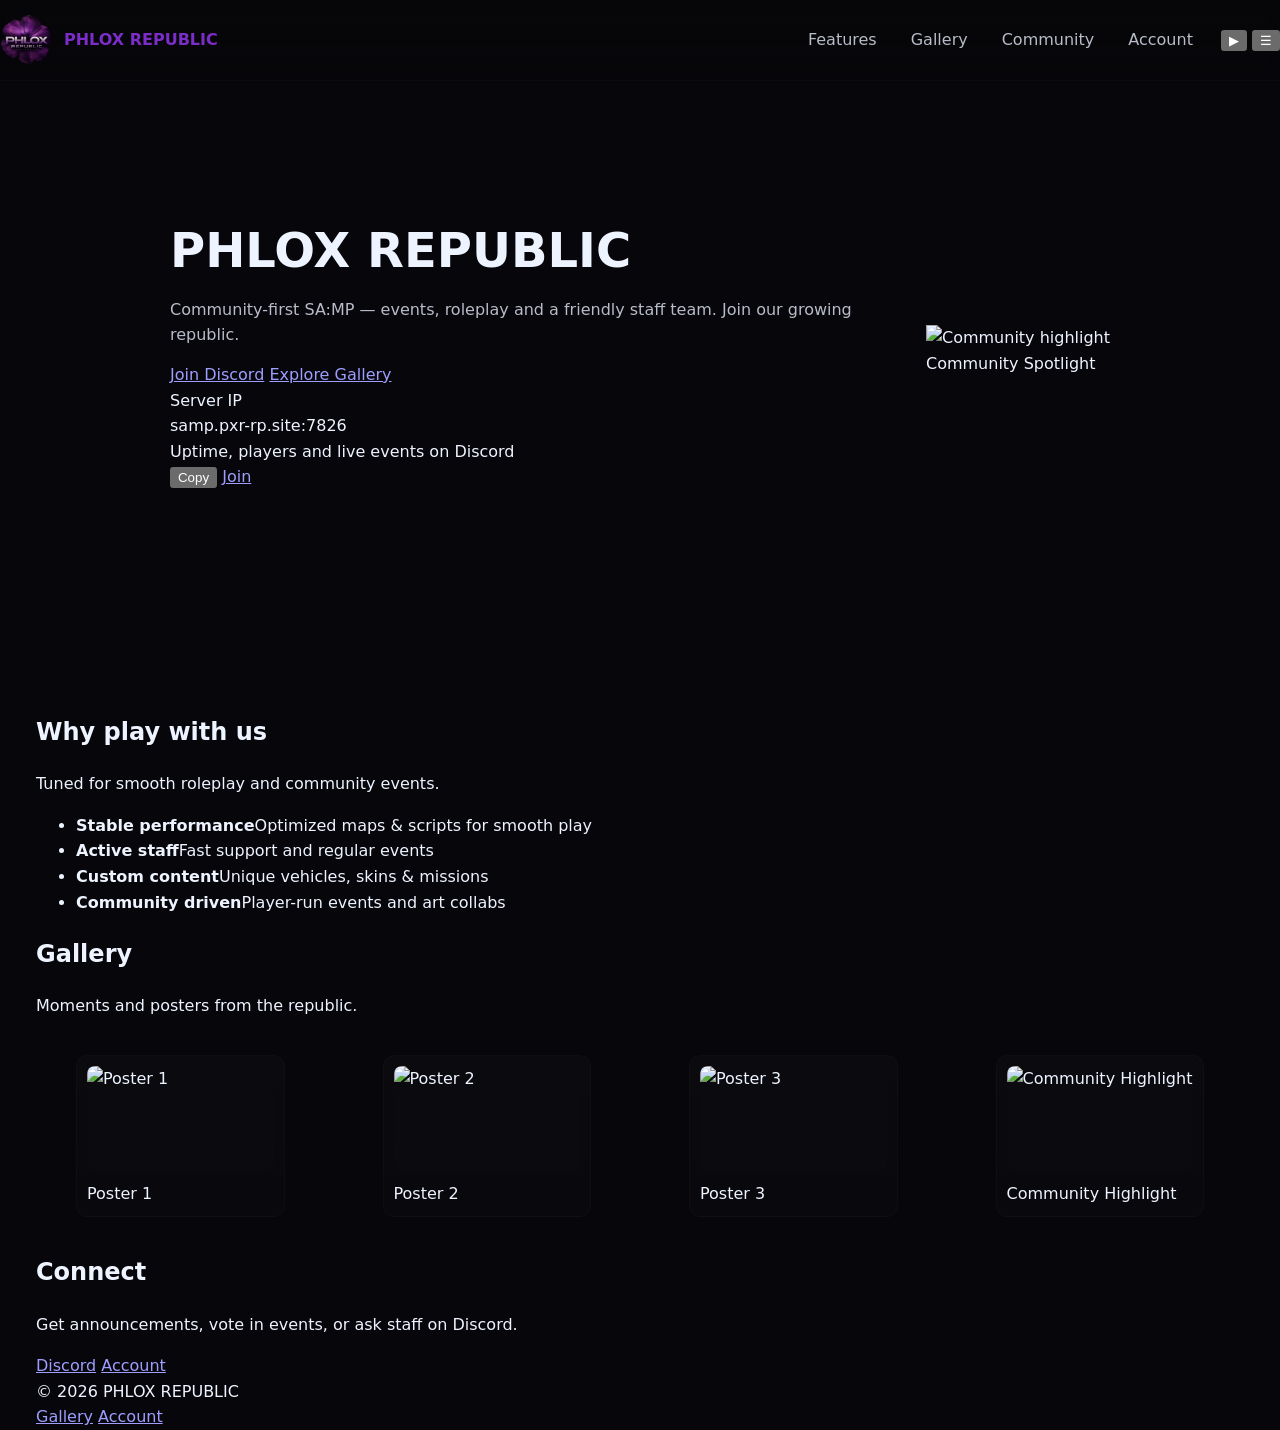
==== index.html @ 69327879 "Add files via upload" ====
<!doctype html>
<html lang="en">
<head>
  <meta charset="utf-8" />
  <meta name="viewport" content="width=device-width,initial-scale=1" />
  <title>PHLOX REPUBLIC — Community</title>
  <meta name="description" content="PHLOX REPUBLIC — community-first SA:MP server" />
  <link rel="stylesheet" href="styles.css" />
  <link rel="icon" href="data:,">
</head>
<body>
  <header class="site-header" role="banner">
    <div class="container header-inner">
      <a class="brand" href="index.html" aria-label="PHLOX REPUBLIC home">
        <img src="assets/logo.png" alt="PHLOX REPUBLIC logo" class="brand-logo" />
        <span class="brand-text">PHLOX REPUBLIC</span>
      </a>

      <nav class="nav" role="navigation" aria-label="Main">
        <a href="#features">Features</a>
        <a href="#gallery">Gallery</a>
        <a href="#community" class="nav-cta">Community</a>
        <a href="login.html" class="nav-account">Account</a>
      </nav>

      <div class="header-actions">
        <button id="music-toggle" class="icon-btn" aria-pressed="false" aria-label="Play background music">▶</button>
        <button id="menu-toggle" class="hamburger" aria-label="Open menu" aria-expanded="false">☰</button>
      </div>
    </div>

    <!-- Mobile menu -->
    <div id="mobile-menu" class="mobile-menu" hidden>
      <a href="#features">Features</a>
      <a href="#gallery">Gallery</a>
      <a href="#community">Community</a>
      <a href="login.html">Account</a>
    </div>
  </header>

  <main>
    <section class="hero" aria-label="Hero">
      <div class="hero-media" role="img" aria-hidden="true"></div>

      <div class="container hero-content">
        <div class="hero-left">
          <h1 class="hero-title">PHLOX REPUBLIC</h1>
          <p class="hero-lead">Community-first SA:MP — events, roleplay and a friendly staff team. Join our growing republic.</p>

          <div class="hero-actions">
            <a id="discord-link" class="btn btn-primary" href="https://discord.gg/aFg2fywWha" target="_blank" rel="noopener">Join Discord</a>
            <a class="btn btn-ghost" href="#gallery">Explore Gallery</a>
          </div>

          <div class="server-cta" aria-label="Server">
            <div class="server-info">
              <div class="server-label">Server IP</div>
              <div class="server-ip" id="server-ip">samp.pxr-rp.site:7826</div>
              <div class="server-sub muted">Uptime, players and live events on Discord</div>
            </div>
            <div class="server-actions">
              <button id="copy-addr" class="btn small">Copy</button>
              <a id="join-link" class="btn small btn-primary" href="samp://samp.pxr-rp.site:7826">Join</a>
            </div>
          </div>
        </div>

        <aside class="hero-card" aria-label="Highlight">
          <img src="assets/her.jpg" alt="Community highlight" loading="eager" />
          <div class="card-caption">Community Spotlight</div>
        </aside>
      </div>
    </section>

    <section id="features" class="section container">
      <div class="section-head">
        <h2 class="section-title">Why play with us</h2>
        <div class="section-deco"></div>
      </div>
      <p class="muted">Tuned for smooth roleplay and community events.</p>
      <ul class="features-grid">
        <li><strong>Stable performance</strong><span>Optimized maps & scripts for smooth play</span></li>
        <li><strong>Active staff</strong><span>Fast support and regular events</span></li>
        <li><strong>Custom content</strong><span>Unique vehicles, skins & missions</span></li>
        <li><strong>Community driven</strong><span>Player-run events and art collabs</span></li>
      </ul>
    </section>

    <section id="gallery" class="section container">
      <div class="section-head">
        <h2 class="section-title">Gallery</h2>
        <div class="section-deco"></div>
      </div>
      <p class="muted">Moments and posters from the republic.</p>
      <div class="gallery-grid" id="gallery-grid">
        <!-- Use wrapper to enforce 16:9 reliably -->
        <figure class="gallery-item">
          <div class="img-wrap"><img src="assets/poster1.png" alt="Poster 1" loading="lazy" data-full="assets/poster1.png"></div>
          <figcaption>Poster 1</figcaption>
        </figure>
        <figure class="gallery-item">
          <div class="img-wrap"><img src="assets/poster2.png" alt="Poster 2" loading="lazy" data-full="assets/poster2.png"></div>
          <figcaption>Poster 2</figcaption>
        </figure>
        <figure class="gallery-item">
          <div class="img-wrap"><img src="assets/poster3.png" alt="Poster 3" loading="lazy" data-full="assets/poster3.png"></div>
          <figcaption>Poster 3</figcaption>
        </figure>
        <figure class="gallery-item large">
          <div class="img-wrap"><img src="assets/her.jpg" alt="Community Highlight" loading="lazy" data-full="assets/her.jpg"></div>
          <figcaption>Community Highlight</figcaption>
        </figure>
      </div>
    </section>

    <section id="community" class="section container">
      <div class="section-head">
        <h2 class="section-title">Connect</h2>
        <div class="section-deco"></div>
      </div>
      <p class="muted">Get announcements, vote in events, or ask staff on Discord.</p>
      <div class="contact-actions">
        <a class="btn btn-primary" href="https://discord.gg/aFg2fywWha" target="_blank" rel="noopener">Discord</a>
        <a class="btn btn-outline" href="login.html">Account</a>
      </div>
    </section>
  </main>

  <footer class="site-footer">
    <div class="container">
      <div class="footer-inner">
        <div>© <span id="year"></span> PHLOX REPUBLIC</div>
        <div class="footer-links">
          <a href="#gallery">Gallery</a>
          <a href="login.html">Account</a>
        </div>
      </div>
    </div>
  </footer>

  <!-- lightbox: hidden by default via aria-hidden -->
  <div id="lightbox" class="lightbox" aria-hidden="true" role="dialog" aria-label="Image preview">
    <button class="lb-close" aria-label="Close (Esc)">&times;</button>
    <img class="lb-image" alt="" tabindex="-1">
    <div class="lb-caption"></div>
    <button class="lb-prev" aria-label="Previous image">‹</button>
    <button class="lb-next" aria-label="Next image">›</button>
  </div>

  <!-- Background audio (user-triggered) -->
  <audio id="bg-music" src="assets/music.mp3" loop preload="auto" aria-hidden="true"></audio>

  <script src="script.js"></script>
</body>
</html>
---- styles.css ----
:root{
  --accent: #7c2cc8;
  --accent-600: #5a1fa0;
  --bg: #07060a;
  --muted: #b7bcc8;
  --card-bg: linear-gradient(180deg, rgba(255,255,255,0.02), rgba(255,255,255,0.01));
  --radius: 14px;
  --container-pad: 36px;
  color-scheme: dark;
  font-family: Inter, system-ui, -apple-system, "Segoe UI", Roboto, Arial;
  --max-width: 1400px;
}

/* base */
*{box-sizing:border-box}
html,body{height:100%}
body{margin:0;background:var(--bg);color:#EDF3FF;-webkit-font-smoothing:antialiased;line-height:1.6;font-size:16px}
.container{max-width:var(--max-width);margin:0 auto;padding:0 var(--container-pad)}

/* header simplified (keep previous full rules as needed) */
.site-header{position:sticky;top:0;z-index:60;background:linear-gradient(180deg, rgba(6,6,8,0.65), rgba(6,6,8,0.25));backdrop-filter: blur(8px);border-bottom:1px solid rgba(255,255,255,0.02)}
.header-inner{display:flex;align-items:center;gap:18px;padding:14px 0}
.brand{display:flex;align-items:center;gap:12px;text-decoration:none;color:inherit}
.brand-logo{width:52px;height:52px;border-radius:10px;object-fit:contain}
.brand-text{font-weight:700;color:var(--accent)}
.nav{margin-left:auto;display:flex;gap:14px;align-items:center}
.nav a{color:var(--muted);text-decoration:none;padding:8px 10px;border-radius:8px}

/* hero & CTA (use your existing full set if present) */
.hero{position:relative;min-height:68vh;display:flex;align-items:center;overflow:hidden;padding-bottom:8vh}
.hero-media{position:absolute;inset:0;background-image:url('assets/community.gif');background-size:cover;background-position:center;filter:brightness(0.45);transform:scale(1.02)}
.hero-content{position:relative;z-index:2;display:flex;gap:36px;align-items:center;padding:64px 0}
.hero-left{max-width:720px}
.hero-title{font-size:48px;margin:0 0 8px}
.hero-lead{margin:0 0 14px;color:var(--muted)}

/* gallery: enforce 16:9 using wrapper fallback for browsers without aspect-ratio */
.gallery-grid{display:grid;grid-template-columns:repeat(4,1fr);gap:18px;margin-top:20px}
.gallery-item{background:var(--card-bg);padding:10px;border-radius:12px;border:1px solid rgba(255,255,255,0.02);overflow:hidden;display:flex;flex-direction:column;gap:10px}
.img-wrap{position:relative;width:100%;overflow:hidden;border-radius:8px;background:#0b0b0f}
.img-wrap::before{content:"";display:block;padding-top:56.25%;} /* 16:9 fallback */
.img-wrap img{position:absolute;inset:0;width:100%;height:100%;object-fit:cover;border-radius:6px;display:block;transition:transform .36s}

/* large variant */
.gallery-item.large .img-wrap::before{padding-top:56.25%}

/* lightbox: hidden by default via aria-hidden attribute */
.lightbox{position:fixed;inset:0;display:flex;align-items:center;justify-content:center;background:rgba(3,3,6,0.75);z-index:120;transition:opacity .22s,visibility .22s}
.lightbox[aria-hidden="true"]{opacity:0;visibility:hidden;display:none}
.lightbox[aria-hidden="false"]{opacity:1;visibility:visible;display:flex}
.lb-image{max-width:92vw;max-height:80vh;border-radius:8px;box-shadow:0 20px 60px rgba(0,0,0,0.6)}
.lb-caption{color:var(--muted);margin-top:12px;text-align:center}
.lb-close,.lb-prev,.lb-next{position:fixed;background:transparent;border:0;color:white;font-size:34px;cursor:pointer}
.lb-close{top:20px;right:26px}
.lb-prev{left:26px}
.lb-next{right:26px}

/* responsive */
@media (max-width:1100px){ .gallery-grid{grid-template-columns:repeat(2,1fr)} }
@media (max-width:560px){ .gallery-grid{grid-template-columns:1fr} .brand-text{display:none} }
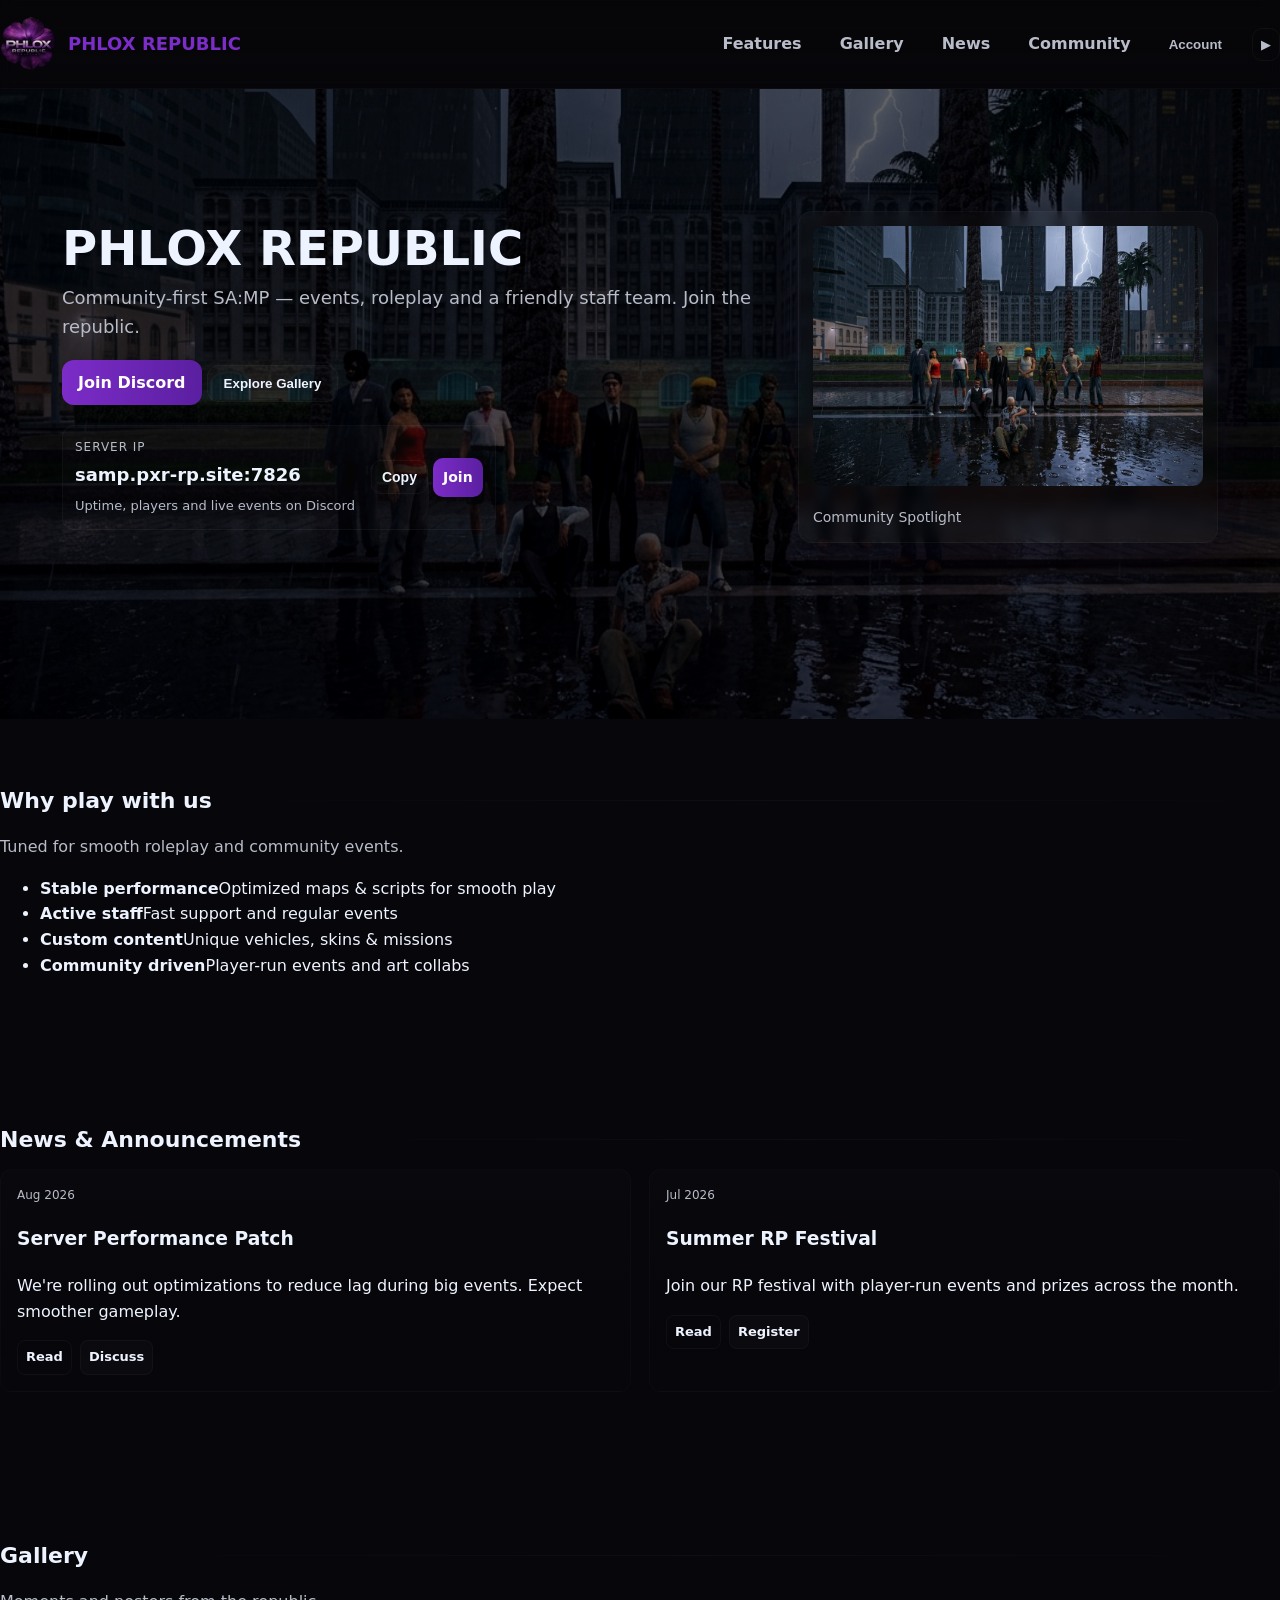
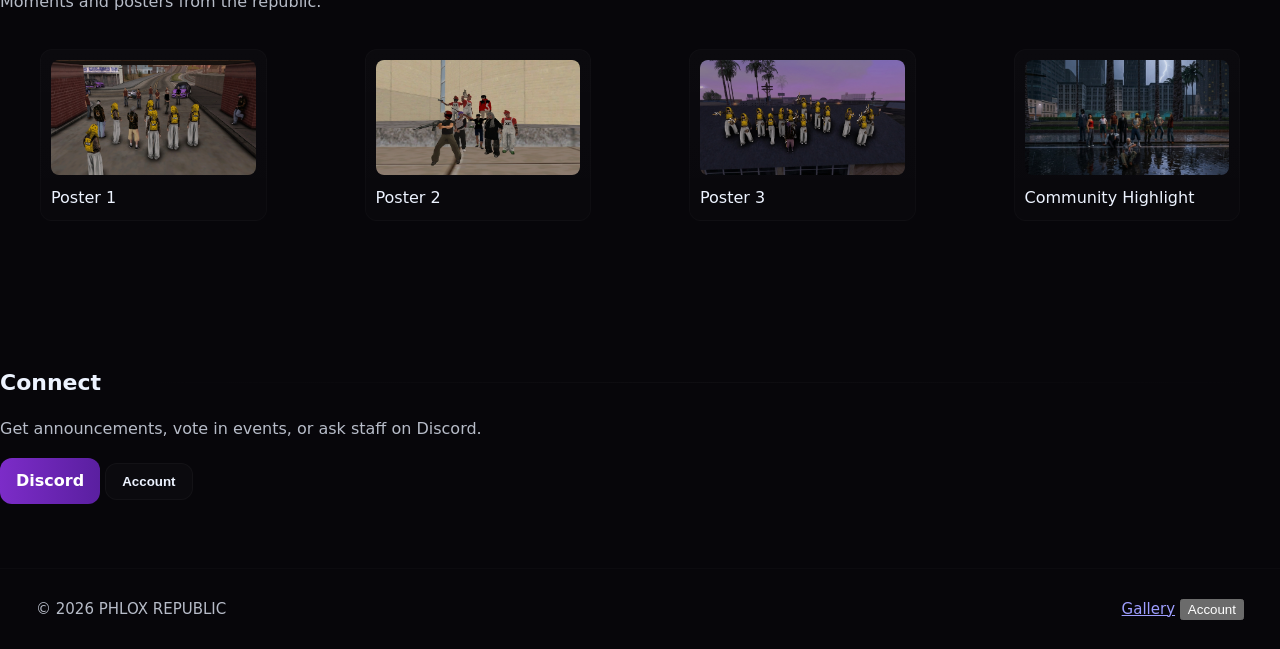
==== commit 2df35e9b: "Add files via upload" ====
--- a/index.html
+++ b/index.html
@@ -11,30 +11,22 @@
 <body>
   <header class="site-header" role="banner">
     <div class="container header-inner">
-      <a class="brand" href="index.html" aria-label="PHLOX REPUBLIC home">
-        <img src="assets/logo.png" alt="PHLOX REPUBLIC logo" class="brand-logo" />
+      <a class="brand" href="#" aria-label="PHLOX REPUBLIC home">
+        <img src="assets/logo.png" alt="PHLOX REPUBLIC" class="brand-logo" />
         <span class="brand-text">PHLOX REPUBLIC</span>
       </a>
 
       <nav class="nav" role="navigation" aria-label="Main">
         <a href="#features">Features</a>
         <a href="#gallery">Gallery</a>
+        <a href="#news">News</a>
         <a href="#community" class="nav-cta">Community</a>
-        <a href="login.html" class="nav-account">Account</a>
+        <button id="account-open" class="btn btn-outline nav-account" aria-haspopup="dialog">Account</button>
       </nav>
 
       <div class="header-actions">
         <button id="music-toggle" class="icon-btn" aria-pressed="false" aria-label="Play background music">▶</button>
-        <button id="menu-toggle" class="hamburger" aria-label="Open menu" aria-expanded="false">☰</button>
       </div>
-    </div>
-
-    <!-- Mobile menu -->
-    <div id="mobile-menu" class="mobile-menu" hidden>
-      <a href="#features">Features</a>
-      <a href="#gallery">Gallery</a>
-      <a href="#community">Community</a>
-      <a href="login.html">Account</a>
     </div>
   </header>
 
@@ -45,11 +37,11 @@
       <div class="container hero-content">
         <div class="hero-left">
           <h1 class="hero-title">PHLOX REPUBLIC</h1>
-          <p class="hero-lead">Community-first SA:MP — events, roleplay and a friendly staff team. Join our growing republic.</p>
+          <p class="hero-lead">Community-first SA:MP — events, roleplay and a friendly staff team. Join the republic.</p>
 
           <div class="hero-actions">
-            <a id="discord-link" class="btn btn-primary" href="https://discord.gg/aFg2fywWha" target="_blank" rel="noopener">Join Discord</a>
-            <a class="btn btn-ghost" href="#gallery">Explore Gallery</a>
+            <a id="discord-link" class="btn primary" href="https://discord.gg/aFg2fywWha" target="_blank" rel="noopener">Join Discord</a>
+            <button class="btn ghost" id="scroll-gallery">Explore Gallery</button>
           </div>
 
           <div class="server-cta" aria-label="Server">
@@ -60,19 +52,19 @@
             </div>
             <div class="server-actions">
               <button id="copy-addr" class="btn small">Copy</button>
-              <a id="join-link" class="btn small btn-primary" href="samp://samp.pxr-rp.site:7826">Join</a>
+              <a id="join-link" class="btn small primary" href="samp://samp.pxr-rp.site:7826">Join</a>
             </div>
           </div>
         </div>
 
-        <aside class="hero-card" aria-label="Highlight">
-          <img src="assets/her.jpg" alt="Community highlight" loading="eager" />
+        <aside class="hero-card" aria-hidden="false">
+          <img src="assets/hero.jpg" alt="Community highlight" loading="eager" />
           <div class="card-caption">Community Spotlight</div>
         </aside>
       </div>
     </section>
 
-    <section id="features" class="section container">
+    <section id="features" class="section container animate-in">
       <div class="section-head">
         <h2 class="section-title">Why play with us</h2>
         <div class="section-deco"></div>
@@ -86,42 +78,76 @@
       </ul>
     </section>
 
-    <section id="gallery" class="section container">
+    <section id="news" class="section container animate-in">
+      <div class="section-head">
+        <h2 class="section-title">News & Announcements</h2>
+        <div class="section-deco"></div>
+      </div>
+
+      <div class="news-grid">
+        <article class="news-card">
+          <div class="news-meta">Aug 2026</div>
+          <h3>Server Performance Patch</h3>
+          <p>We're rolling out optimizations to reduce lag during big events. Expect smoother gameplay.</p>
+          <div class="news-actions">
+            <a class="btn tiny" href="#">Read</a>
+            <a class="btn tiny ghost" href="#">Discuss</a>
+          </div>
+        </article>
+
+        <article class="news-card">
+          <div class="news-meta">Jul 2026</div>
+          <h3>Summer RP Festival</h3>
+          <p>Join our RP festival with player-run events and prizes across the month.</p>
+          <div class="news-actions">
+            <a class="btn tiny" href="#">Read</a>
+            <a class="btn tiny ghost" href="#">Register</a>
+          </div>
+        </article>
+
+        <div class="news-spacer"></div>
+      </div>
+    </section>
+
+    <section id="gallery" class="section container animate-in">
       <div class="section-head">
         <h2 class="section-title">Gallery</h2>
         <div class="section-deco"></div>
       </div>
       <p class="muted">Moments and posters from the republic.</p>
+
       <div class="gallery-grid" id="gallery-grid">
-        <!-- Use wrapper to enforce 16:9 reliably -->
         <figure class="gallery-item">
-          <div class="img-wrap"><img src="assets/poster1.png" alt="Poster 1" loading="lazy" data-full="assets/poster1.png"></div>
+          <div class="img-wrap"><img src="assets/poster1.jpg" alt="Poster 1" loading="lazy" data-full="assets/poster1.jpg"></div>
           <figcaption>Poster 1</figcaption>
         </figure>
+
         <figure class="gallery-item">
-          <div class="img-wrap"><img src="assets/poster2.png" alt="Poster 2" loading="lazy" data-full="assets/poster2.png"></div>
+          <div class="img-wrap"><img src="assets/poster2.jpg" alt="Poster 2" loading="lazy" data-full="assets/poster2.jpg"></div>
           <figcaption>Poster 2</figcaption>
         </figure>
+
         <figure class="gallery-item">
-          <div class="img-wrap"><img src="assets/poster3.png" alt="Poster 3" loading="lazy" data-full="assets/poster3.png"></div>
+          <div class="img-wrap"><img src="assets/poster3.jpg" alt="Poster 3" loading="lazy" data-full="assets/poster3.jpg"></div>
           <figcaption>Poster 3</figcaption>
         </figure>
+
         <figure class="gallery-item large">
-          <div class="img-wrap"><img src="assets/her.jpg" alt="Community Highlight" loading="lazy" data-full="assets/her.jpg"></div>
+          <div class="img-wrap"><img src="assets/hero.jpg" alt="Community highlight" loading="lazy" data-full="assets/hero.jpg"></div>
           <figcaption>Community Highlight</figcaption>
         </figure>
       </div>
     </section>
 
-    <section id="community" class="section container">
+    <section id="community" class="section container animate-in">
       <div class="section-head">
         <h2 class="section-title">Connect</h2>
         <div class="section-deco"></div>
       </div>
       <p class="muted">Get announcements, vote in events, or ask staff on Discord.</p>
       <div class="contact-actions">
-        <a class="btn btn-primary" href="https://discord.gg/aFg2fywWha" target="_blank" rel="noopener">Discord</a>
-        <a class="btn btn-outline" href="login.html">Account</a>
+        <a class="btn primary" href="https://discord.gg/aFg2fywWha" target="_blank" rel="noopener">Discord</a>
+        <button class="btn ghost" id="account-open-2" aria-haspopup="dialog">Account</button>
       </div>
     </section>
   </main>
@@ -132,13 +158,28 @@
         <div>© <span id="year"></span> PHLOX REPUBLIC</div>
         <div class="footer-links">
           <a href="#gallery">Gallery</a>
-          <a href="login.html">Account</a>
+          <button class="btn-link" id="account-open-3">Account</button>
         </div>
       </div>
     </div>
   </footer>
 
-  <!-- lightbox: hidden by default via aria-hidden -->
+  <!-- Account modal (in-page) -->
+  <div id="account-modal" class="modal" role="dialog" aria-hidden="true" aria-label="Account dialog">
+    <div class="modal-content">
+      <button class="modal-close" aria-label="Close">✕</button>
+      <div class="modal-body">
+        <h2>Account — Coming soon</h2>
+        <p class="muted">Account where players will manage their in-game items, inventory and preferences. We're building a secure dashboard so you can view and control items tied to your in-game account.</p>
+        <div class="modal-actions">
+          <button class="btn primary" disabled>Sign in (coming soon)</button>
+          <a class="btn ghost" href="https://discord.gg/aFg2fywWha" target="_blank">Join Discord</a>
+        </div>
+      </div>
+    </div>
+  </div>
+
+  <!-- lightbox -->
   <div id="lightbox" class="lightbox" aria-hidden="true" role="dialog" aria-label="Image preview">
     <button class="lb-close" aria-label="Close (Esc)">&times;</button>
     <img class="lb-image" alt="" tabindex="-1">
--- a/styles.css
+++ b/styles.css
@@ -3,49 +3,115 @@
   --accent-600: #5a1fa0;
   --bg: #07060a;
   --muted: #b7bcc8;
+  --glass: rgba(255,255,255,0.03);
   --card-bg: linear-gradient(180deg, rgba(255,255,255,0.02), rgba(255,255,255,0.01));
   --radius: 14px;
   --container-pad: 36px;
   color-scheme: dark;
   font-family: Inter, system-ui, -apple-system, "Segoe UI", Roboto, Arial;
   --max-width: 1400px;
+  --ease: cubic-bezier(.16,.84,.3,1);
 }
 
 /* base */
 *{box-sizing:border-box}
 html,body{height:100%}
-body{margin:0;background:var(--bg);color:#EDF3FF;-webkit-font-smoothing:antialiased;line-height:1.6;font-size:16px}
+body{
+  margin:0;
+  background:var(--bg);
+  color:#EDF3FF;
+  -webkit-font-smoothing:antialiased;
+  line-height:1.6;
+  font-size:16px;
+  -webkit-tap-highlight-color: transparent;
+}
 .container{max-width:var(--max-width);margin:0 auto;padding:0 var(--container-pad)}
 
-/* header simplified (keep previous full rules as needed) */
-.site-header{position:sticky;top:0;z-index:60;background:linear-gradient(180deg, rgba(6,6,8,0.65), rgba(6,6,8,0.25));backdrop-filter: blur(8px);border-bottom:1px solid rgba(255,255,255,0.02)}
-.header-inner{display:flex;align-items:center;gap:18px;padding:14px 0}
+/* header */
+.site-header{
+  position:sticky;top:0;z-index:80;
+  background:linear-gradient(180deg, rgba(6,6,8,0.70), rgba(6,6,8,0.25));
+  backdrop-filter: blur(8px);
+  border-bottom:1px solid rgba(255,255,255,0.02);
+  transition:backdrop-filter .3s var(--ease);
+}
+.header-inner{display:flex;align-items:center;gap:18px;padding:16px 0}
 .brand{display:flex;align-items:center;gap:12px;text-decoration:none;color:inherit}
-.brand-logo{width:52px;height:52px;border-radius:10px;object-fit:contain}
-.brand-text{font-weight:700;color:var(--accent)}
+.brand-logo{width:56px;height:56px;border-radius:10px;object-fit:contain}
+.brand-text{font-weight:700;color:var(--accent);font-size:18px}
 .nav{margin-left:auto;display:flex;gap:14px;align-items:center}
-.nav a{color:var(--muted);text-decoration:none;padding:8px 10px;border-radius:8px}
+.nav a, .nav button.nav-account{color:var(--muted);text-decoration:none;padding:8px 12px;border-radius:10px;font-weight:600;background:transparent;border:0;cursor:pointer}
+.nav a:hover, .nav button.nav-account:hover{color:#fff;background:rgba(255,255,255,0.02)}
 
-/* hero & CTA (use your existing full set if present) */
-.hero{position:relative;min-height:68vh;display:flex;align-items:center;overflow:hidden;padding-bottom:8vh}
-.hero-media{position:absolute;inset:0;background-image:url('assets/community.gif');background-size:cover;background-position:center;filter:brightness(0.45);transform:scale(1.02)}
-.hero-content{position:relative;z-index:2;display:flex;gap:36px;align-items:center;padding:64px 0}
-.hero-left{max-width:720px}
-.hero-title{font-size:48px;margin:0 0 8px}
-.hero-lead{margin:0 0 14px;color:var(--muted)}
+/* header actions */
+.header-actions{display:flex;gap:10px;align-items:center}
+.icon-btn{background:transparent;border:1px solid rgba(255,255,255,0.04);color:var(--muted);padding:8px;border-radius:10px;cursor:pointer;transition:all .22s var(--ease)}
+.icon-btn.playing{background:linear-gradient(90deg,var(--accent),var(--accent-600));color:white;border:0;transform:scale(1.02)}
 
-/* gallery: enforce 16:9 using wrapper fallback for browsers without aspect-ratio */
-.gallery-grid{display:grid;grid-template-columns:repeat(4,1fr);gap:18px;margin-top:20px}
-.gallery-item{background:var(--card-bg);padding:10px;border-radius:12px;border:1px solid rgba(255,255,255,0.02);overflow:hidden;display:flex;flex-direction:column;gap:10px}
+/* hero */
+.hero{position:relative;min-height:70vh;display:flex;align-items:center;overflow:hidden;padding-bottom:6vh}
+.hero-media{position:absolute;inset:0;background-image:url('assets/hero.jpg');background-size:cover;background-position:center;filter:brightness(0.5) contrast(1.03);transform:scale(1.02);transition:transform 9s linear}
+.hero-media::after{content:"";position:absolute;inset:0;background:linear-gradient(180deg, rgba(10,6,20,0.2), rgba(10,6,20,0.4))}
+.hero-content{position:relative;z-index:2;display:flex;gap:36px;align-items:center;padding:72px 0}
+.hero-left{max-width:700px}
+.hero-title{font-size:48px;margin:0 0 12px;line-height:1}
+.hero-lead{margin:0 0 18px;color:var(--muted);font-size:18px}
+
+/* buttons */
+.btn{
+  display:inline-flex;align-items:center;gap:10px;justify-content:center;
+  padding:10px 16px;border-radius:12px;text-decoration:none;color:inherit;border:1px solid rgba(255,255,255,0.04);
+  background:transparent;font-weight:700;cursor:pointer;transition:transform .18s var(--ease),box-shadow .18s var(--ease),opacity .12s linear;
+}
+.btn:hover{transform:translateY(-3px);box-shadow:0 12px 30px rgba(6,3,20,0.45)}
+.btn:active{transform:translateY(-1px)}
+.btn.primary, .btn.primary:visited{background:linear-gradient(90deg,var(--accent),var(--accent-600));color:white;border:0}
+.btn.ghost{background:rgba(255,255,255,0.02);border:1px solid rgba(255,255,255,0.03)}
+.btn.small{padding:8px 10px;border-radius:10px;font-size:14px}
+.btn.tiny{padding:6px 8px;font-size:13px;border-radius:8px}
+.btn.ghost:hover{box-shadow:0 10px 26px rgba(8,6,18,0.45)}
+
+/* server cta */
+.server-cta{margin-top:20px;display:flex;gap:16px;align-items:center;background:var(--card-bg);padding:12px;border-radius:12px;border:1px solid rgba(255,255,255,0.03);width:max-content}
+.server-label{font-size:12px;color:var(--muted);text-transform:uppercase;letter-spacing:1px}
+.server-ip{font-weight:800;font-size:18px;margin-top:4px}
+.server-sub{font-size:13px;color:var(--muted);margin-top:6px}
+
+/* hero card */
+.hero-card{width:420px;background:var(--card-bg);padding:14px;border-radius:14px;border:1px solid rgba(255,255,255,0.03);backdrop-filter: blur(6px);box-shadow: 0 18px 45px rgba(10,6,20,0.6)}
+.hero-card img{width:100%;height:260px;object-fit:cover;border-radius:10px}
+.card-caption{margin-top:12px;color:var(--muted);font-size:14px}
+
+/* sections */
+.section{padding:64px 0}
+.section-head{display:flex;align-items:center;gap:14px;margin-bottom:8px}
+.section-title{font-size:22px;margin:0}
+.section-deco{flex:1;height:1px;background:linear-gradient(90deg, transparent, rgba(255,255,255,0.03), transparent);border-radius:2px}
+.muted{color:var(--muted)}
+
+/* animate-in helper */
+.animate-in{opacity:0;transform:translateY(18px);transition:opacity .6s var(--ease),transform .6s var(--ease)}
+.animate-in.in-view{opacity:1;transform:none}
+
+/* news */
+.news-grid{display:grid;grid-template-columns:repeat(2,1fr);gap:18px;margin-top:12px}
+.news-card{background:linear-gradient(180deg, rgba(255,255,255,0.01), rgba(255,255,255,0.00));padding:16px;border-radius:12px;border:1px solid rgba(255,255,255,0.02)}
+.news-meta{font-size:12px;color:var(--muted);margin-bottom:6px}
+.news-actions{margin-top:12px;display:flex;gap:8px}
+
+/* gallery */
+.gallery-grid{display:grid;grid-template-columns:repeat(4,1fr);gap:18px;margin-top:18px}
+.gallery-item{background:var(--card-bg);padding:10px;border-radius:12px;border:1px solid rgba(255,255,255,0.02);overflow:hidden;display:flex;flex-direction:column;gap:10px;transition:transform .36s var(--ease)}
+.gallery-item:hover{transform:translateY(-8px)}
 .img-wrap{position:relative;width:100%;overflow:hidden;border-radius:8px;background:#0b0b0f}
-.img-wrap::before{content:"";display:block;padding-top:56.25%;} /* 16:9 fallback */
-.img-wrap img{position:absolute;inset:0;width:100%;height:100%;object-fit:cover;border-radius:6px;display:block;transition:transform .36s}
+.img-wrap::before{content:"";display:block;padding-top:56.25%;} /* fallback 16:9 */
+.img-wrap img{position:absolute;inset:0;width:100%;height:100%;object-fit:cover;border-radius:6px;display:block;transition:transform .36s var(--ease)}
 
 /* large variant */
 .gallery-item.large .img-wrap::before{padding-top:56.25%}
 
-/* lightbox: hidden by default via aria-hidden attribute */
-.lightbox{position:fixed;inset:0;display:flex;align-items:center;justify-content:center;background:rgba(3,3,6,0.75);z-index:120;transition:opacity .22s,visibility .22s}
+/* lightbox */
+.lightbox{position:fixed;inset:0;display:flex;align-items:center;justify-content:center;background:rgba(3,3,6,0.85);z-index:120;transition:opacity .22s,visibility .22s}
 .lightbox[aria-hidden="true"]{opacity:0;visibility:hidden;display:none}
 .lightbox[aria-hidden="false"]{opacity:1;visibility:visible;display:flex}
 .lb-image{max-width:92vw;max-height:80vh;border-radius:8px;box-shadow:0 20px 60px rgba(0,0,0,0.6)}
@@ -55,6 +121,29 @@
 .lb-prev{left:26px}
 .lb-next{right:26px}
 
+/* modal */
+.modal{position:fixed;inset:0;display:flex;align-items:center;justify-content:center;background:rgba(3,3,6,0.6);z-index:160;transition:opacity .18s var(--ease)}
+.modal[aria-hidden="true"]{opacity:0;visibility:hidden;display:none}
+.modal[aria-hidden="false"]{opacity:1;visibility:visible;display:flex}
+.modal-content{background:linear-gradient(180deg, rgba(255,255,255,0.02), rgba(255,255,255,0.01));padding:22px;border-radius:12px;border:1px solid rgba(255,255,255,0.03);max-width:680px;width:92%;box-shadow:0 20px 60px rgba(8,6,18,0.6)}
+.modal-close{position:absolute;top:18px;right:18px;background:transparent;border:0;color:var(--muted);font-size:20px;cursor:pointer}
+.modal-body h2{margin-top:0;color:var(--accent)}
+.modal-actions{margin-top:18px;display:flex;gap:10px;justify-content:center}
+
+/* footer */
+.site-footer{padding:28px 0;border-top:1px solid rgba(255,255,255,0.02);color:var(--muted);font-size:15px}
+.footer-inner{display:flex;justify-content:space-between;align-items:center;gap:12px}
+
 /* responsive */
-@media (max-width:1100px){ .gallery-grid{grid-template-columns:repeat(2,1fr)} }
-@media (max-width:560px){ .gallery-grid{grid-template-columns:1fr} .brand-text{display:none} }+@media (max-width:1100px){
+  .hero-content{flex-direction:column;align-items:flex-start}
+  .hero-card{width:100%}
+  .gallery-grid{grid-template-columns:repeat(2,1fr)}
+  .nav{gap:10px}
+}
+@media (max-width:560px){
+  .hero-title{font-size:32px}
+  .brand-text{display:none}
+  .gallery-grid{grid-template-columns:1fr}
+  .news-grid{grid-template-columns:1fr}
+}
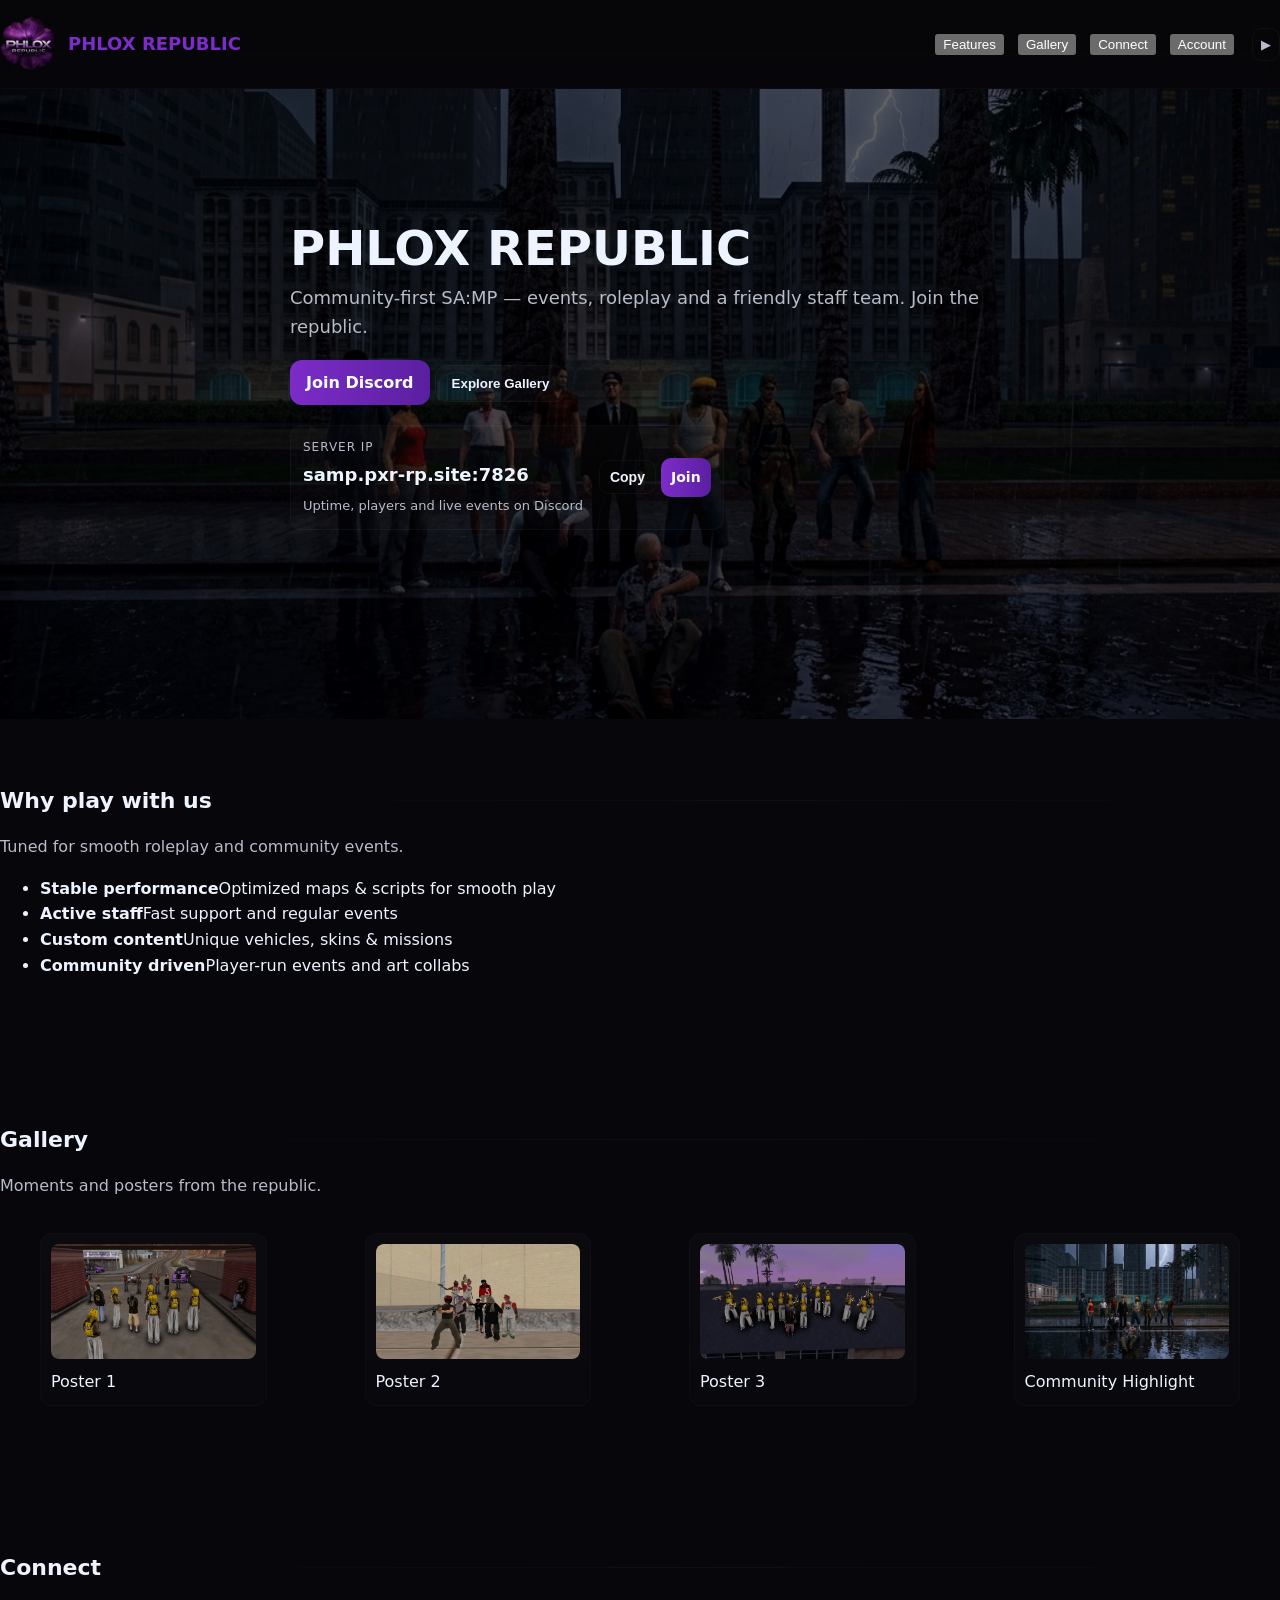
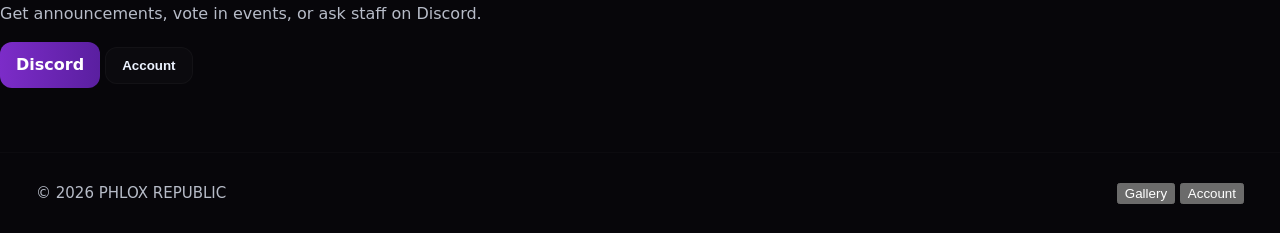
==== commit 6b533fae: "Update index.html" ====
--- a/index.html
+++ b/index.html
@@ -17,11 +17,10 @@
       </a>
 
       <nav class="nav" role="navigation" aria-label="Main">
-        <a href="#features">Features</a>
-        <a href="#gallery">Gallery</a>
-        <a href="#news">News</a>
-        <a href="#community" class="nav-cta">Community</a>
-        <button id="account-open" class="btn btn-outline nav-account" aria-haspopup="dialog">Account</button>
+        <button class="nav-link" data-scroll="#features">Features</button>
+        <button class="nav-link" data-scroll="#gallery">Gallery</button>
+        <button class="nav-link" data-scroll="#community">Connect</button>
+        <button id="account-open" class="nav-link">Account</button>
       </nav>
 
       <div class="header-actions">
@@ -56,11 +55,7 @@
             </div>
           </div>
         </div>
-
-        <aside class="hero-card" aria-hidden="false">
-          <img src="assets/hero.jpg" alt="Community highlight" loading="eager" />
-          <div class="card-caption">Community Spotlight</div>
-        </aside>
+        <!-- removed the hero spotlight image (gallery covers this) -->
       </div>
     </section>
 
@@ -76,37 +71,6 @@
         <li><strong>Custom content</strong><span>Unique vehicles, skins & missions</span></li>
         <li><strong>Community driven</strong><span>Player-run events and art collabs</span></li>
       </ul>
-    </section>
-
-    <section id="news" class="section container animate-in">
-      <div class="section-head">
-        <h2 class="section-title">News & Announcements</h2>
-        <div class="section-deco"></div>
-      </div>
-
-      <div class="news-grid">
-        <article class="news-card">
-          <div class="news-meta">Aug 2026</div>
-          <h3>Server Performance Patch</h3>
-          <p>We're rolling out optimizations to reduce lag during big events. Expect smoother gameplay.</p>
-          <div class="news-actions">
-            <a class="btn tiny" href="#">Read</a>
-            <a class="btn tiny ghost" href="#">Discuss</a>
-          </div>
-        </article>
-
-        <article class="news-card">
-          <div class="news-meta">Jul 2026</div>
-          <h3>Summer RP Festival</h3>
-          <p>Join our RP festival with player-run events and prizes across the month.</p>
-          <div class="news-actions">
-            <a class="btn tiny" href="#">Read</a>
-            <a class="btn tiny ghost" href="#">Register</a>
-          </div>
-        </article>
-
-        <div class="news-spacer"></div>
-      </div>
     </section>
 
     <section id="gallery" class="section container animate-in">
@@ -147,7 +111,7 @@
       <p class="muted">Get announcements, vote in events, or ask staff on Discord.</p>
       <div class="contact-actions">
         <a class="btn primary" href="https://discord.gg/aFg2fywWha" target="_blank" rel="noopener">Discord</a>
-        <button class="btn ghost" id="account-open-2" aria-haspopup="dialog">Account</button>
+        <button class="btn ghost" id="account-open-2">Account</button>
       </div>
     </section>
   </main>
@@ -157,7 +121,7 @@
       <div class="footer-inner">
         <div>© <span id="year"></span> PHLOX REPUBLIC</div>
         <div class="footer-links">
-          <a href="#gallery">Gallery</a>
+          <button class="btn-link nav-link" data-scroll="#gallery">Gallery</button>
           <button class="btn-link" id="account-open-3">Account</button>
         </div>
       </div>
@@ -166,7 +130,7 @@
 
   <!-- Account modal (in-page) -->
   <div id="account-modal" class="modal" role="dialog" aria-hidden="true" aria-label="Account dialog">
-    <div class="modal-content">
+    <div class="modal-content" role="document">
       <button class="modal-close" aria-label="Close">✕</button>
       <div class="modal-body">
         <h2>Account — Coming soon</h2>
@@ -188,9 +152,9 @@
     <button class="lb-next" aria-label="Next image">›</button>
   </div>
 
-  <!-- Background audio (user-triggered) -->
+  <!-- Background audio (best-effort autoplay) -->
   <audio id="bg-music" src="assets/music.mp3" loop preload="auto" aria-hidden="true"></audio>
 
   <script src="script.js"></script>
 </body>
-</html>+</html>
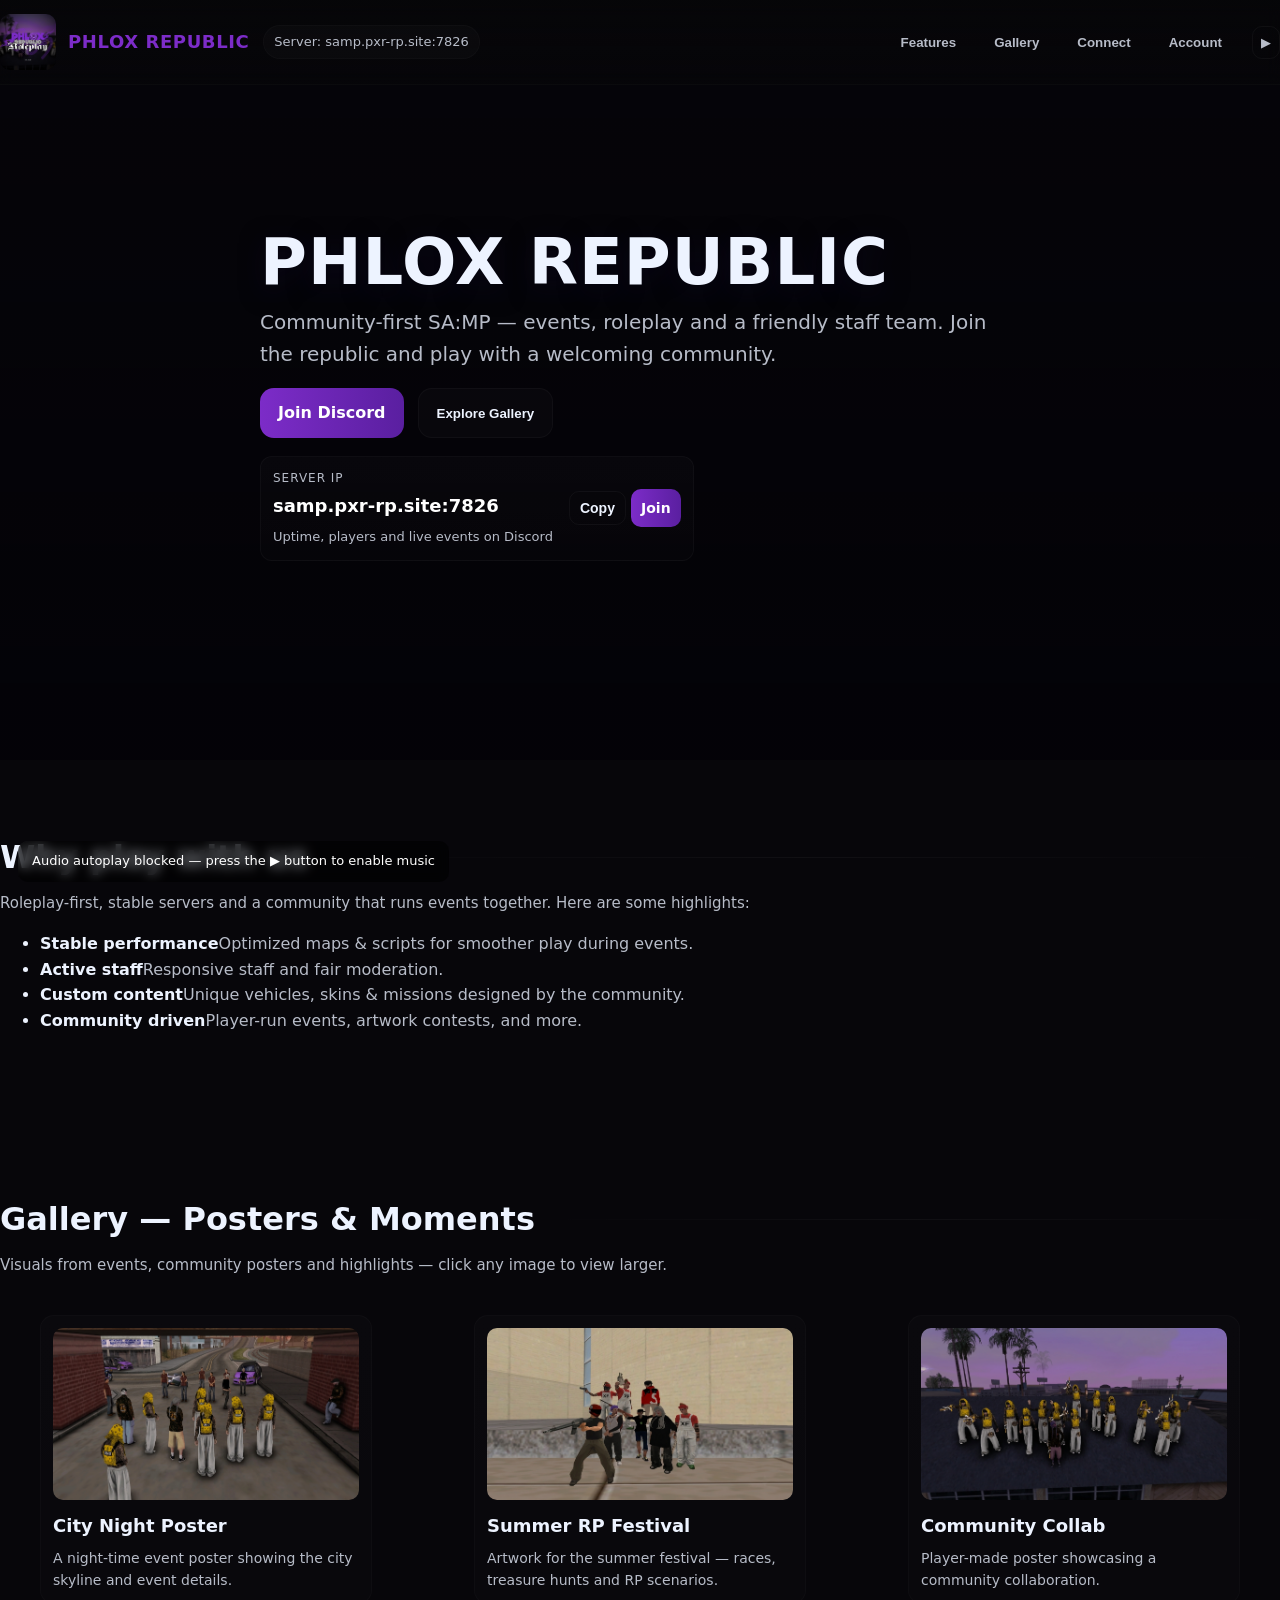
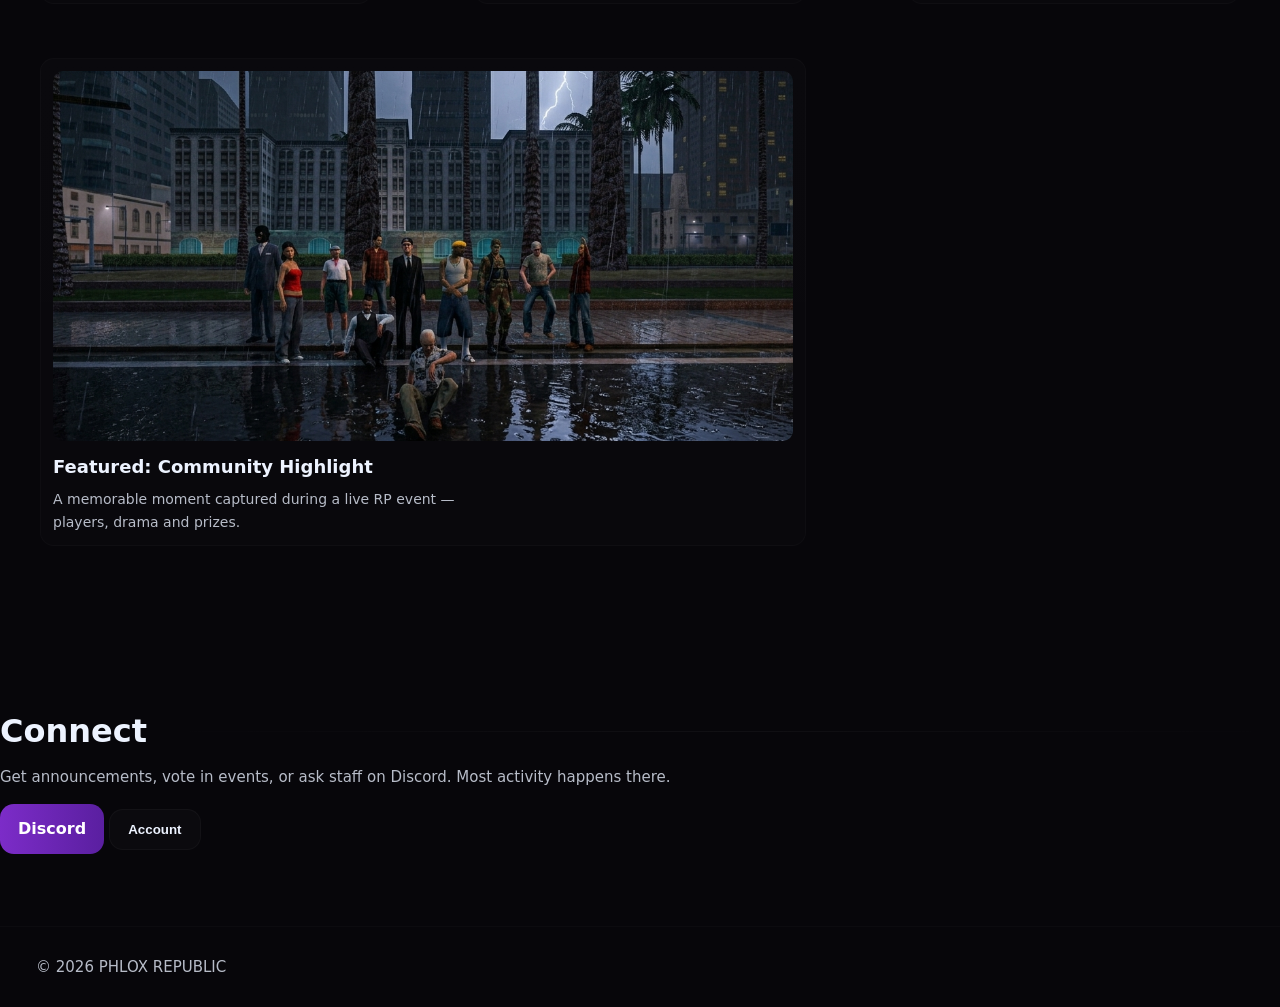
==== commit 7c56d46d: "Add files via upload" ====
--- a/index.html
+++ b/index.html
@@ -11,10 +11,13 @@
 <body>
   <header class="site-header" role="banner">
     <div class="container header-inner">
-      <a class="brand" href="#" aria-label="PHLOX REPUBLIC home">
-        <img src="assets/logo.png" alt="PHLOX REPUBLIC" class="brand-logo" />
-        <span class="brand-text">PHLOX REPUBLIC</span>
-      </a>
+      <div class="header-left">
+        <a class="brand" href="#" aria-label="PHLOX REPUBLIC home">
+          <img src="assets/logo.png" alt="PHLOX REPUBLIC" class="brand-logo" />
+          <span class="brand-text">PHLOX REPUBLIC</span>
+        </a>
+        <div class="status-pill">Server: samp.pxr-rp.site:7826</div>
+      </div>
 
       <nav class="nav" role="navigation" aria-label="Main">
         <button class="nav-link" data-scroll="#features">Features</button>
@@ -36,7 +39,7 @@
       <div class="container hero-content">
         <div class="hero-left">
           <h1 class="hero-title">PHLOX REPUBLIC</h1>
-          <p class="hero-lead">Community-first SA:MP — events, roleplay and a friendly staff team. Join the republic.</p>
+          <p class="hero-lead">Community-first SA:MP — events, roleplay and a friendly staff team. Join the republic and play with a welcoming community.</p>
 
           <div class="hero-actions">
             <a id="discord-link" class="btn primary" href="https://discord.gg/aFg2fywWha" target="_blank" rel="noopener">Join Discord</a>
@@ -55,7 +58,8 @@
             </div>
           </div>
         </div>
-        <!-- removed the hero spotlight image (gallery covers this) -->
+
+        <!-- hero visual left intentionally without duplicate spotlight image -->
       </div>
     </section>
 
@@ -64,41 +68,53 @@
         <h2 class="section-title">Why play with us</h2>
         <div class="section-deco"></div>
       </div>
-      <p class="muted">Tuned for smooth roleplay and community events.</p>
+      <p class="section-sub muted">Roleplay-first, stable servers and a community that runs events together. Here are some highlights:</p>
       <ul class="features-grid">
-        <li><strong>Stable performance</strong><span>Optimized maps & scripts for smooth play</span></li>
-        <li><strong>Active staff</strong><span>Fast support and regular events</span></li>
-        <li><strong>Custom content</strong><span>Unique vehicles, skins & missions</span></li>
-        <li><strong>Community driven</strong><span>Player-run events and art collabs</span></li>
+        <li><strong>Stable performance</strong><span class="muted">Optimized maps & scripts for smoother play during events.</span></li>
+        <li><strong>Active staff</strong><span class="muted">Responsive staff and fair moderation.</span></li>
+        <li><strong>Custom content</strong><span class="muted">Unique vehicles, skins & missions designed by the community.</span></li>
+        <li><strong>Community driven</strong><span class="muted">Player-run events, artwork contests, and more.</span></li>
       </ul>
     </section>
 
     <section id="gallery" class="section container animate-in">
       <div class="section-head">
-        <h2 class="section-title">Gallery</h2>
+        <h2 class="section-title">Gallery — Posters & Moments</h2>
         <div class="section-deco"></div>
       </div>
-      <p class="muted">Moments and posters from the republic.</p>
+      <p class="section-sub muted">Visuals from events, community posters and highlights — click any image to view larger.</p>
 
       <div class="gallery-grid" id="gallery-grid">
         <figure class="gallery-item">
           <div class="img-wrap"><img src="assets/poster1.jpg" alt="Poster 1" loading="lazy" data-full="assets/poster1.jpg"></div>
-          <figcaption>Poster 1</figcaption>
+          <div class="gallery-meta">
+            <div class="gallery-title">City Night Poster</div>
+            <div class="gallery-desc muted">A night-time event poster showing the city skyline and event details.</div>
+          </div>
         </figure>
 
         <figure class="gallery-item">
           <div class="img-wrap"><img src="assets/poster2.jpg" alt="Poster 2" loading="lazy" data-full="assets/poster2.jpg"></div>
-          <figcaption>Poster 2</figcaption>
+          <div class="gallery-meta">
+            <div class="gallery-title">Summer RP Festival</div>
+            <div class="gallery-desc muted">Artwork for the summer festival — races, treasure hunts and RP scenarios.</div>
+          </div>
         </figure>
 
         <figure class="gallery-item">
           <div class="img-wrap"><img src="assets/poster3.jpg" alt="Poster 3" loading="lazy" data-full="assets/poster3.jpg"></div>
-          <figcaption>Poster 3</figcaption>
+          <div class="gallery-meta">
+            <div class="gallery-title">Community Collab</div>
+            <div class="gallery-desc muted">Player-made poster showcasing a community collaboration.</div>
+          </div>
         </figure>
 
         <figure class="gallery-item large">
           <div class="img-wrap"><img src="assets/hero.jpg" alt="Community highlight" loading="lazy" data-full="assets/hero.jpg"></div>
-          <figcaption>Community Highlight</figcaption>
+          <div class="gallery-meta">
+            <div class="gallery-title">Featured: Community Highlight</div>
+            <div class="gallery-desc muted">A memorable moment captured during a live RP event — players, drama and prizes.</div>
+          </div>
         </figure>
       </div>
     </section>
@@ -108,7 +124,7 @@
         <h2 class="section-title">Connect</h2>
         <div class="section-deco"></div>
       </div>
-      <p class="muted">Get announcements, vote in events, or ask staff on Discord.</p>
+      <p class="section-sub muted">Get announcements, vote in events, or ask staff on Discord. Most activity happens there.</p>
       <div class="contact-actions">
         <a class="btn primary" href="https://discord.gg/aFg2fywWha" target="_blank" rel="noopener">Discord</a>
         <button class="btn ghost" id="account-open-2">Account</button>
@@ -120,10 +136,6 @@
     <div class="container">
       <div class="footer-inner">
         <div>© <span id="year"></span> PHLOX REPUBLIC</div>
-        <div class="footer-links">
-          <button class="btn-link nav-link" data-scroll="#gallery">Gallery</button>
-          <button class="btn-link" id="account-open-3">Account</button>
-        </div>
       </div>
     </div>
   </footer>
@@ -152,9 +164,9 @@
     <button class="lb-next" aria-label="Next image">›</button>
   </div>
 
-  <!-- Background audio (best-effort autoplay) -->
+  <!-- Background audio (best-effort autoplay attempt) -->
   <audio id="bg-music" src="assets/music.mp3" loop preload="auto" aria-hidden="true"></audio>
 
   <script src="script.js"></script>
 </body>
-</html>
+</html>
--- a/styles.css
+++ b/styles.css
@@ -24,24 +24,27 @@
   line-height:1.6;
   font-size:16px;
   -webkit-tap-highlight-color: transparent;
+  -webkit-font-smoothing:antialiased;
 }
 .container{max-width:var(--max-width);margin:0 auto;padding:0 var(--container-pad)}
 
 /* header */
 .site-header{
-  position:sticky;top:0;z-index:80;
-  background:linear-gradient(180deg, rgba(6,6,8,0.70), rgba(6,6,8,0.25));
+  position:sticky;top:0;z-index:90;
+  background:linear-gradient(180deg, rgba(6,6,8,0.75), rgba(6,6,8,0.30));
   backdrop-filter: blur(8px);
   border-bottom:1px solid rgba(255,255,255,0.02);
-  transition:backdrop-filter .3s var(--ease);
+  transition:backdrop-filter .3s var(--ease),transform .18s var(--ease);
 }
-.header-inner{display:flex;align-items:center;gap:18px;padding:16px 0}
+.header-inner{display:flex;align-items:center;gap:18px;padding:14px 0}
 .brand{display:flex;align-items:center;gap:12px;text-decoration:none;color:inherit}
-.brand-logo{width:56px;height:56px;border-radius:10px;object-fit:contain}
-.brand-text{font-weight:700;color:var(--accent);font-size:18px}
+.brand-logo{width:56px;height:56px;border-radius:10px;object-fit:contain;flex:0 0 56px}
+.brand-text{font-weight:800;color:var(--accent);font-size:18px;letter-spacing:0.6px}
+.header-left{display:flex;align-items:center;gap:14px}
 .nav{margin-left:auto;display:flex;gap:14px;align-items:center}
-.nav a, .nav button.nav-account{color:var(--muted);text-decoration:none;padding:8px 12px;border-radius:10px;font-weight:600;background:transparent;border:0;cursor:pointer}
-.nav a:hover, .nav button.nav-account:hover{color:#fff;background:rgba(255,255,255,0.02)}
+.nav .nav-link{color:var(--muted);background:transparent;border:0;padding:8px 12px;border-radius:10px;font-weight:600;cursor:pointer}
+.nav .nav-link:hover{color:#fff;background:rgba(255,255,255,0.02)}
+.status-pill{font-size:13px;padding:6px 10px;border-radius:999px;background:rgba(255,255,255,0.02);color:var(--muted);border:1px solid rgba(255,255,255,0.02)}
 
 /* header actions */
 .header-actions{display:flex;gap:10px;align-items:center}
@@ -49,74 +52,91 @@
 .icon-btn.playing{background:linear-gradient(90deg,var(--accent),var(--accent-600));color:white;border:0;transform:scale(1.02)}
 
 /* hero */
-.hero{position:relative;min-height:70vh;display:flex;align-items:center;overflow:hidden;padding-bottom:6vh}
-.hero-media{position:absolute;inset:0;background-image:url('assets/hero.jpg');background-size:cover;background-position:center;filter:brightness(0.5) contrast(1.03);transform:scale(1.02);transition:transform 9s linear}
-.hero-media::after{content:"";position:absolute;inset:0;background:linear-gradient(180deg, rgba(10,6,20,0.2), rgba(10,6,20,0.4))}
-.hero-content{position:relative;z-index:2;display:flex;gap:36px;align-items:center;padding:72px 0}
-.hero-left{max-width:700px}
-.hero-title{font-size:48px;margin:0 0 12px;line-height:1}
-.hero-lead{margin:0 0 18px;color:var(--muted);font-size:18px}
+.hero{position:relative;min-height:75vh;display:flex;align-items:center;overflow:hidden;padding-bottom:6vh}
+.hero-media{
+  position:absolute;inset:0;
+  background-image:url('assets/community.gif');
+  background-size:cover;background-position:center;
+  filter:brightness(0.46) contrast(1.03) saturate(0.95);
+  transform:scale(1.02);
+  transition:transform 18s linear;
+}
+.hero-media::after{content:"";position:absolute;inset:0;background:linear-gradient(180deg, rgba(10,6,20,0.18), rgba(10,6,20,0.55));mix-blend-mode:multiply}
+.hero-content{position:relative;z-index:2;display:flex;gap:36px;align-items:center;padding:84px 0}
+.hero-left{max-width:760px}
+.hero-title{
+  font-size:64px;
+  margin:0 0 12px;
+  line-height:1;
+  letter-spacing:1px;
+  text-shadow:0 6px 24px rgba(10,6,30,0.6);
+  transform:translateY(0);
+  transition:transform .6s var(--ease),opacity .6s var(--ease);
+}
+.hero-lead{margin:0 0 18px;color:var(--muted);font-size:20px;max-width:60ch}
 
-/* buttons */
+/* CTA cluster */
+.hero-actions{display:flex;gap:14px;margin-bottom:18px}
 .btn{
   display:inline-flex;align-items:center;gap:10px;justify-content:center;
-  padding:10px 16px;border-radius:12px;text-decoration:none;color:inherit;border:1px solid rgba(255,255,255,0.04);
-  background:transparent;font-weight:700;cursor:pointer;transition:transform .18s var(--ease),box-shadow .18s var(--ease),opacity .12s linear;
+  padding:12px 18px;border-radius:14px;text-decoration:none;color:inherit;border:1px solid rgba(255,255,255,0.04);
+  background:transparent;font-weight:800;cursor:pointer;transition:transform .18s var(--ease),box-shadow .18s var(--ease),opacity .12s linear;
 }
-.btn:hover{transform:translateY(-3px);box-shadow:0 12px 30px rgba(6,3,20,0.45)}
-.btn:active{transform:translateY(-1px)}
-.btn.primary, .btn.primary:visited{background:linear-gradient(90deg,var(--accent),var(--accent-600));color:white;border:0}
+.btn:hover{transform:translateY(-4px);box-shadow:0 18px 40px rgba(6,3,20,0.5)}
+.btn.primary{background:linear-gradient(90deg,var(--accent),var(--accent-600));color:white;border:0}
 .btn.ghost{background:rgba(255,255,255,0.02);border:1px solid rgba(255,255,255,0.03)}
 .btn.small{padding:8px 10px;border-radius:10px;font-size:14px}
 .btn.tiny{padding:6px 8px;font-size:13px;border-radius:8px}
-.btn.ghost:hover{box-shadow:0 10px 26px rgba(8,6,18,0.45)}
 
 /* server cta */
-.server-cta{margin-top:20px;display:flex;gap:16px;align-items:center;background:var(--card-bg);padding:12px;border-radius:12px;border:1px solid rgba(255,255,255,0.03);width:max-content}
+.server-cta{margin-top:6px;display:flex;flex-direction:row;gap:16px;align-items:center;background:linear-gradient(180deg, rgba(255,255,255,0.02), rgba(255,255,255,0.01));padding:12px;border-radius:12px;border:1px solid rgba(255,255,255,0.03);width:max-content}
 .server-label{font-size:12px;color:var(--muted);text-transform:uppercase;letter-spacing:1px}
-.server-ip{font-weight:800;font-size:18px;margin-top:4px}
+.server-ip{font-weight:900;font-size:18px;margin-top:4px;color:#fff}
 .server-sub{font-size:13px;color:var(--muted);margin-top:6px}
 
-/* hero card */
-.hero-card{width:420px;background:var(--card-bg);padding:14px;border-radius:14px;border:1px solid rgba(255,255,255,0.03);backdrop-filter: blur(6px);box-shadow: 0 18px 45px rgba(10,6,20,0.6)}
-.hero-card img{width:100%;height:260px;object-fit:cover;border-radius:10px}
-.card-caption{margin-top:12px;color:var(--muted);font-size:14px}
-
 /* sections */
-.section{padding:64px 0}
+.section{padding:72px 0}
 .section-head{display:flex;align-items:center;gap:14px;margin-bottom:8px}
-.section-title{font-size:22px;margin:0}
-.section-deco{flex:1;height:1px;background:linear-gradient(90deg, transparent, rgba(255,255,255,0.03), transparent);border-radius:2px}
+.section-title{font-size:32px;margin:0;font-weight:800}
+.section-sub{color:var(--muted);margin-top:6px;font-size:15px}
+.section-deco{flex:1;height:1px;background:linear-gradient(90deg, transparent, rgba(255,255,255,0.04), transparent);border-radius:2px}
 .muted{color:var(--muted)}
 
-/* animate-in helper */
+/* entrance animations */
 .animate-in{opacity:0;transform:translateY(18px);transition:opacity .6s var(--ease),transform .6s var(--ease)}
 .animate-in.in-view{opacity:1;transform:none}
 
-/* news */
-.news-grid{display:grid;grid-template-columns:repeat(2,1fr);gap:18px;margin-top:12px}
-.news-card{background:linear-gradient(180deg, rgba(255,255,255,0.01), rgba(255,255,255,0.00));padding:16px;border-radius:12px;border:1px solid rgba(255,255,255,0.02)}
-.news-meta{font-size:12px;color:var(--muted);margin-bottom:6px}
-.news-actions{margin-top:12px;display:flex;gap:8px}
+/* gallery large layout */
+.gallery-grid{
+  display:grid;
+  grid-template-columns:repeat(3,1fr);
+  gap:22px;
+  margin-top:22px;
+  align-items:start;
+}
+.gallery-item{
+  background:linear-gradient(180deg, rgba(255,255,255,0.015), rgba(255,255,255,0.01));
+  padding:12px;border-radius:14px;border:1px solid rgba(255,255,255,0.02);overflow:hidden;display:flex;flex-direction:column;gap:12px;transition:transform .36s var(--ease);
+}
+.gallery-item:hover{transform:translateY(-10px)}
+.img-wrap{position:relative;width:100%;overflow:hidden;border-radius:10px;background:#0b0b0f}
+.img-wrap::before{content:"";display:block;padding-top:56.25%;} /* 16:9 */
+.img-wrap img{position:absolute;inset:0;width:100%;height:100%;object-fit:cover;border-radius:8px;display:block;transition:transform .36s var(--ease)}
+.gallery-meta{display:flex;flex-direction:column;gap:6px}
+.gallery-title{font-size:18px;font-weight:800}
+.gallery-desc{font-size:14px;color:var(--muted);max-width:46ch}
 
-/* gallery */
-.gallery-grid{display:grid;grid-template-columns:repeat(4,1fr);gap:18px;margin-top:18px}
-.gallery-item{background:var(--card-bg);padding:10px;border-radius:12px;border:1px solid rgba(255,255,255,0.02);overflow:hidden;display:flex;flex-direction:column;gap:10px;transition:transform .36s var(--ease)}
-.gallery-item:hover{transform:translateY(-8px)}
-.img-wrap{position:relative;width:100%;overflow:hidden;border-radius:8px;background:#0b0b0f}
-.img-wrap::before{content:"";display:block;padding-top:56.25%;} /* fallback 16:9 */
-.img-wrap img{position:absolute;inset:0;width:100%;height:100%;object-fit:cover;border-radius:6px;display:block;transition:transform .36s var(--ease)}
-
-/* large variant */
-.gallery-item.large .img-wrap::before{padding-top:56.25%}
+/* large featured image spans */
+.gallery-item.large{grid-column:span 2;align-self:stretch}
+.gallery-item.large .img-wrap::before{padding-top:50%}
 
 /* lightbox */
-.lightbox{position:fixed;inset:0;display:flex;align-items:center;justify-content:center;background:rgba(3,3,6,0.85);z-index:120;transition:opacity .22s,visibility .22s}
+.lightbox{position:fixed;inset:0;display:flex;align-items:center;justify-content:center;background:rgba(3,3,6,0.88);z-index:120;transition:opacity .22s,visibility .22s}
 .lightbox[aria-hidden="true"]{opacity:0;visibility:hidden;display:none}
 .lightbox[aria-hidden="false"]{opacity:1;visibility:visible;display:flex}
-.lb-image{max-width:92vw;max-height:80vh;border-radius:8px;box-shadow:0 20px 60px rgba(0,0,0,0.6)}
-.lb-caption{color:var(--muted);margin-top:12px;text-align:center}
-.lb-close,.lb-prev,.lb-next{position:fixed;background:transparent;border:0;color:white;font-size:34px;cursor:pointer}
+.lb-image{max-width:94vw;max-height:86vh;border-radius:10px;box-shadow:0 22px 70px rgba(0,0,0,0.7)}
+.lb-caption{color:var(--muted);margin-top:12px;text-align:center;font-size:14px}
+.lb-close,.lb-prev,.lb-next{position:fixed;background:transparent;border:0;color:white;font-size:36px;cursor:pointer}
 .lb-close{top:20px;right:26px}
 .lb-prev{left:26px}
 .lb-next{right:26px}
@@ -125,25 +145,31 @@
 .modal{position:fixed;inset:0;display:flex;align-items:center;justify-content:center;background:rgba(3,3,6,0.6);z-index:160;transition:opacity .18s var(--ease)}
 .modal[aria-hidden="true"]{opacity:0;visibility:hidden;display:none}
 .modal[aria-hidden="false"]{opacity:1;visibility:visible;display:flex}
-.modal-content{background:linear-gradient(180deg, rgba(255,255,255,0.02), rgba(255,255,255,0.01));padding:22px;border-radius:12px;border:1px solid rgba(255,255,255,0.03);max-width:680px;width:92%;box-shadow:0 20px 60px rgba(8,6,18,0.6)}
-.modal-close{position:absolute;top:18px;right:18px;background:transparent;border:0;color:var(--muted);font-size:20px;cursor:pointer}
+.modal-content{position:relative;background:linear-gradient(180deg, rgba(255,255,255,0.02), rgba(255,255,255,0.01));padding:22px;border-radius:12px;border:1px solid rgba(255,255,255,0.03);max-width:780px;width:94%;box-shadow:0 22px 60px rgba(8,6,18,0.6)}
+.modal-close{position:absolute;top:12px;right:12px;background:transparent;border:0;color:var(--muted);font-size:20px;cursor:pointer}
 .modal-body h2{margin-top:0;color:var(--accent)}
-.modal-actions{margin-top:18px;display:flex;gap:10px;justify-content:center}
 
 /* footer */
 .site-footer{padding:28px 0;border-top:1px solid rgba(255,255,255,0.02);color:var(--muted);font-size:15px}
 .footer-inner{display:flex;justify-content:space-between;align-items:center;gap:12px}
 
+/* 404 tweaks */
+.error-page{min-height:64vh;display:flex;align-items:center;justify-content:center;padding:72px 0}
+.error-card{max-width:980px;width:100%;background:linear-gradient(180deg, rgba(255,255,255,0.02), rgba(255,255,255,0.01));padding:40px;border-radius:14px;border:1px solid rgba(255,255,255,0.03);box-shadow:0 24px 80px rgba(5,4,10,0.65);text-align:center}
+.error-code{font-size:96px;font-weight:900;color:var(--accent);margin:0}
+.error-title{font-size:28px;margin:8px 0 12px}
+.error-desc{color:var(--muted);margin-bottom:18px}
+
 /* responsive */
 @media (max-width:1100px){
   .hero-content{flex-direction:column;align-items:flex-start}
-  .hero-card{width:100%}
   .gallery-grid{grid-template-columns:repeat(2,1fr)}
+  .gallery-item.large{grid-column:span 2}
   .nav{gap:10px}
 }
 @media (max-width:560px){
-  .hero-title{font-size:32px}
+  .hero-title{font-size:36px}
   .brand-text{display:none}
   .gallery-grid{grid-template-columns:1fr}
-  .news-grid{grid-template-columns:1fr}
+  .gallery-item.large{grid-column:span 1}
 }
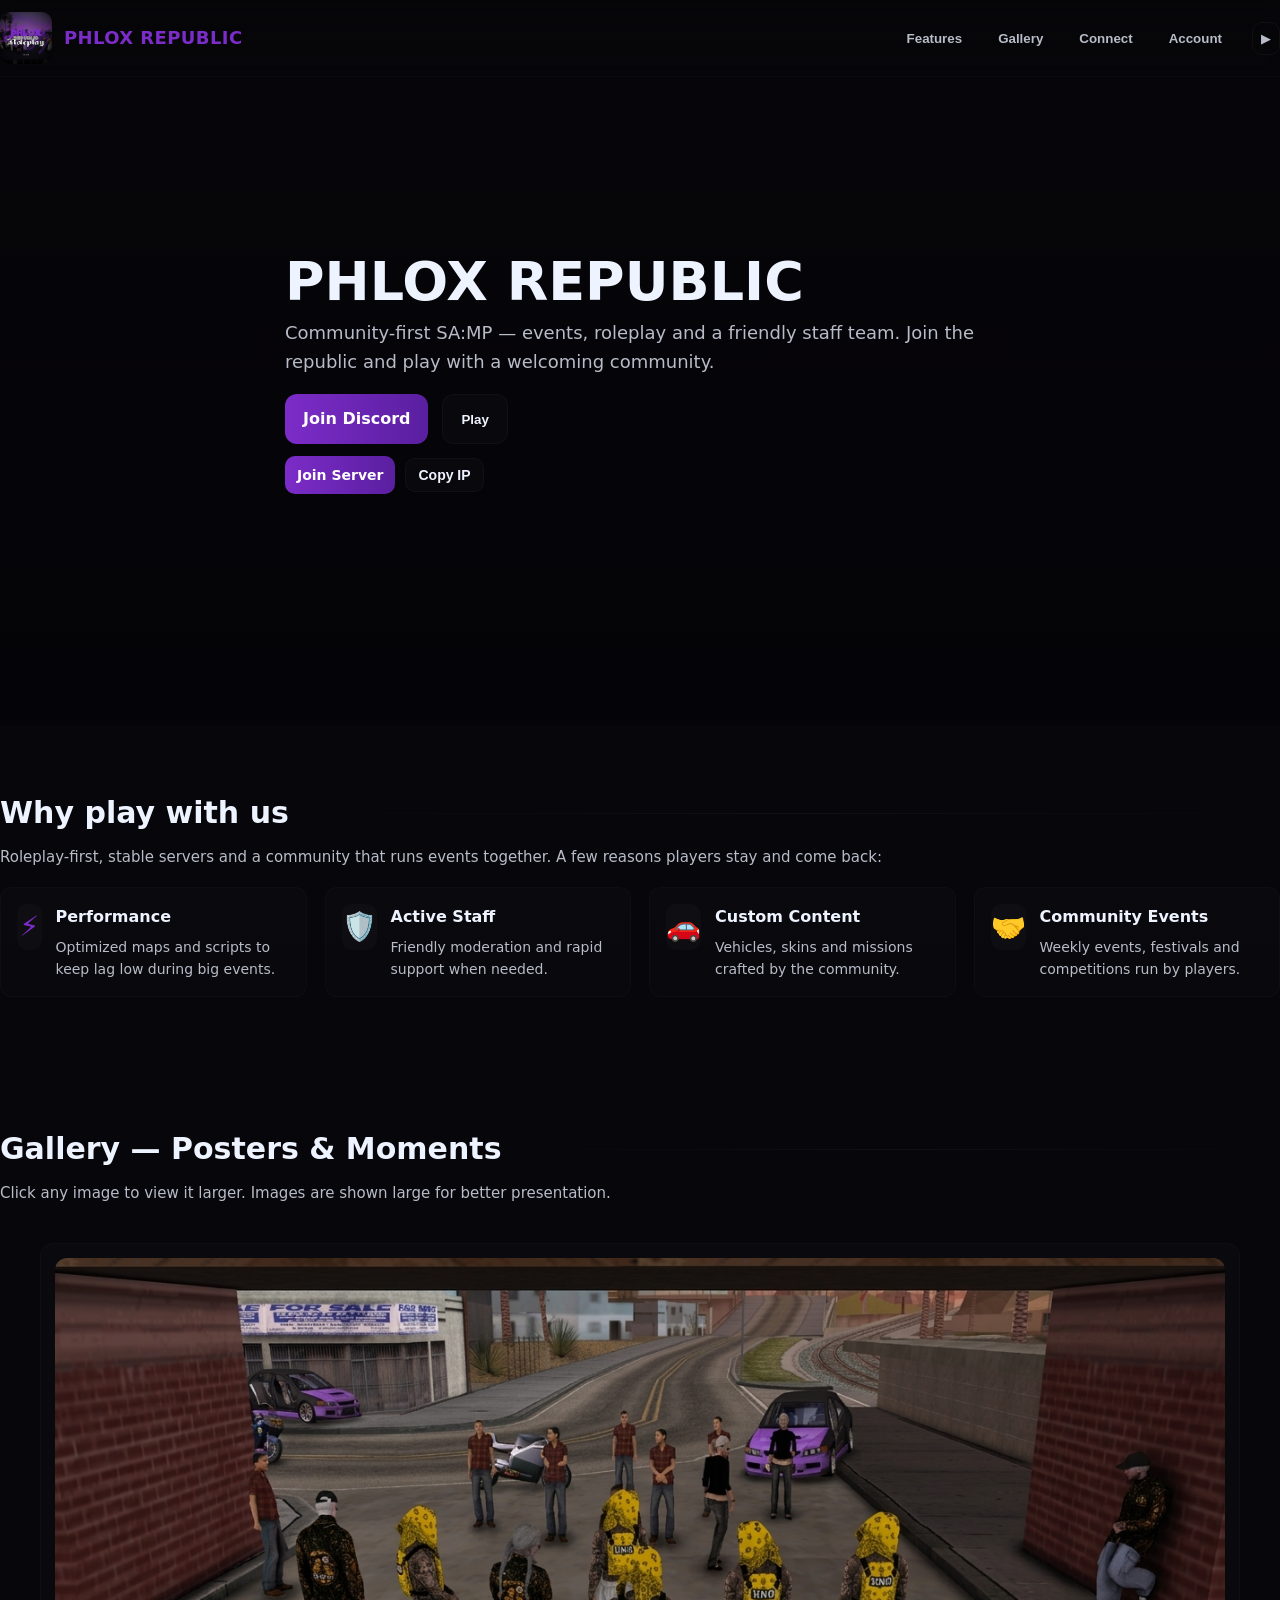
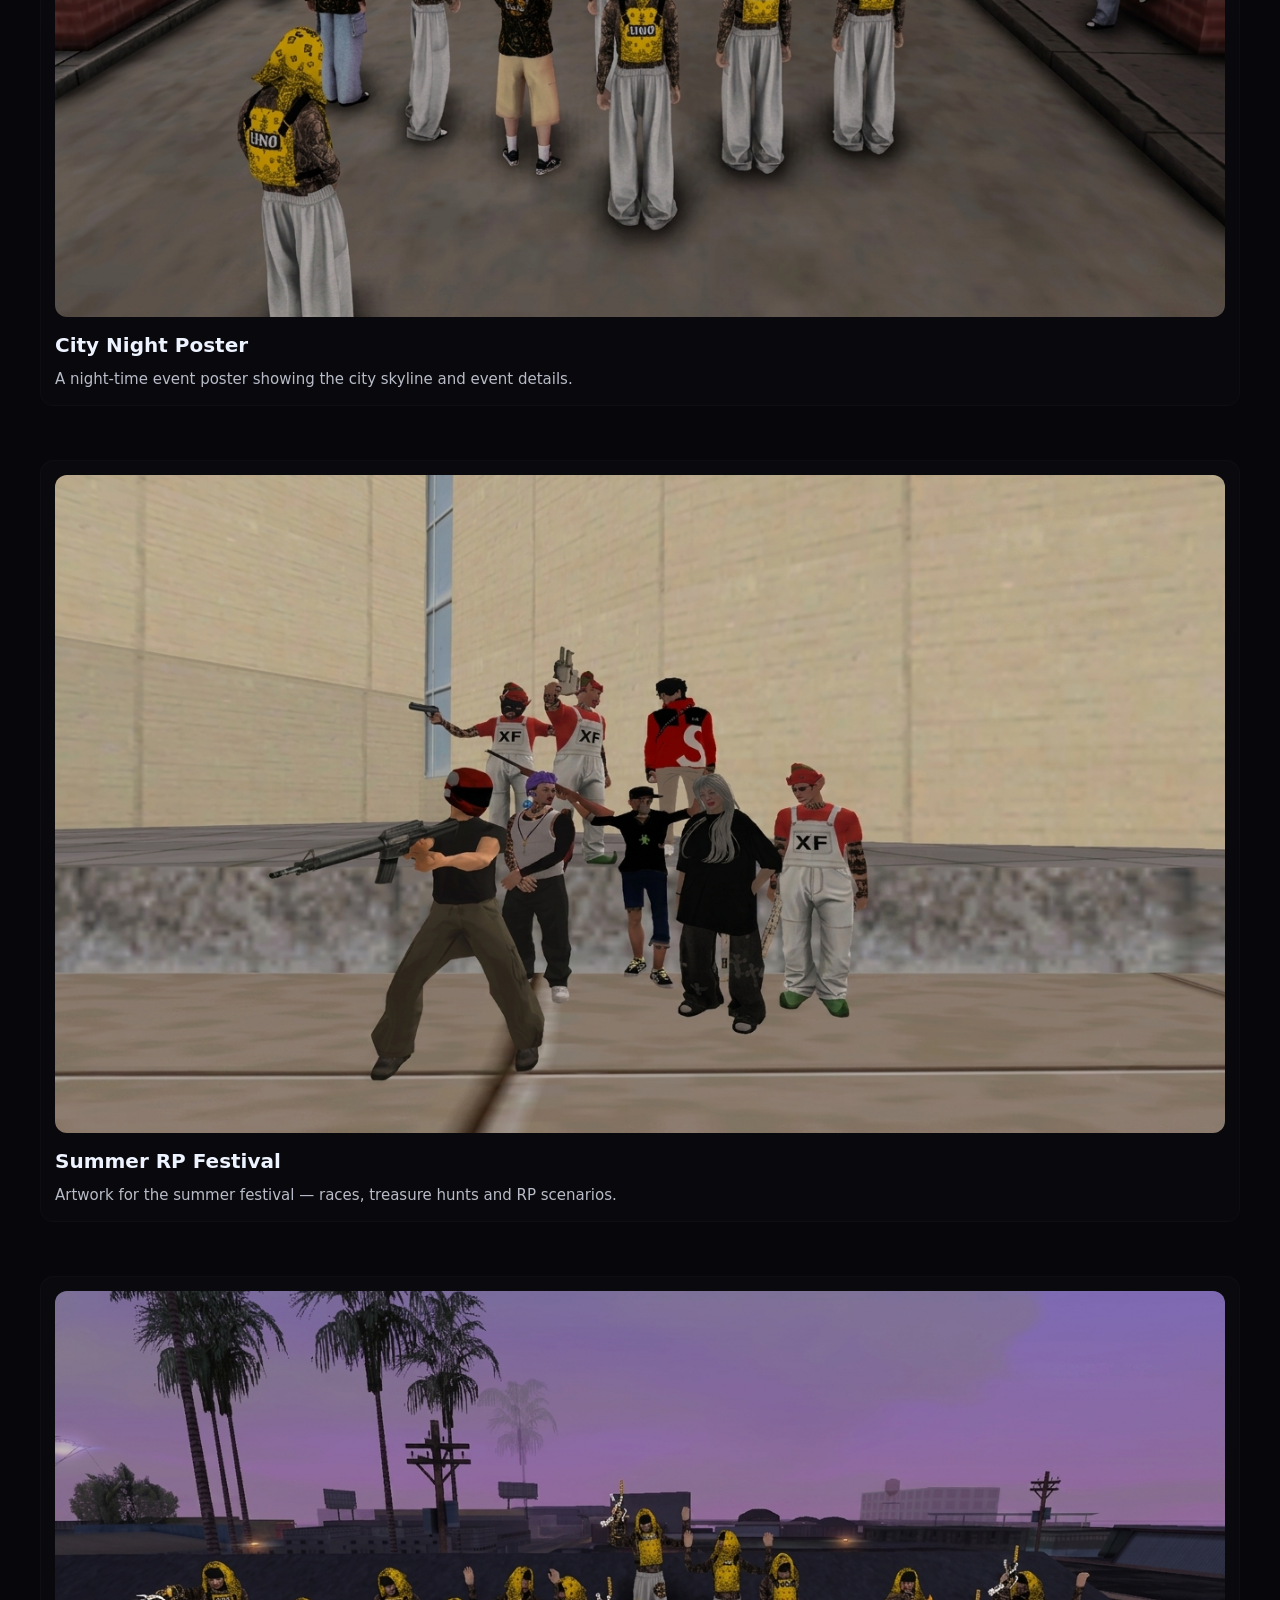
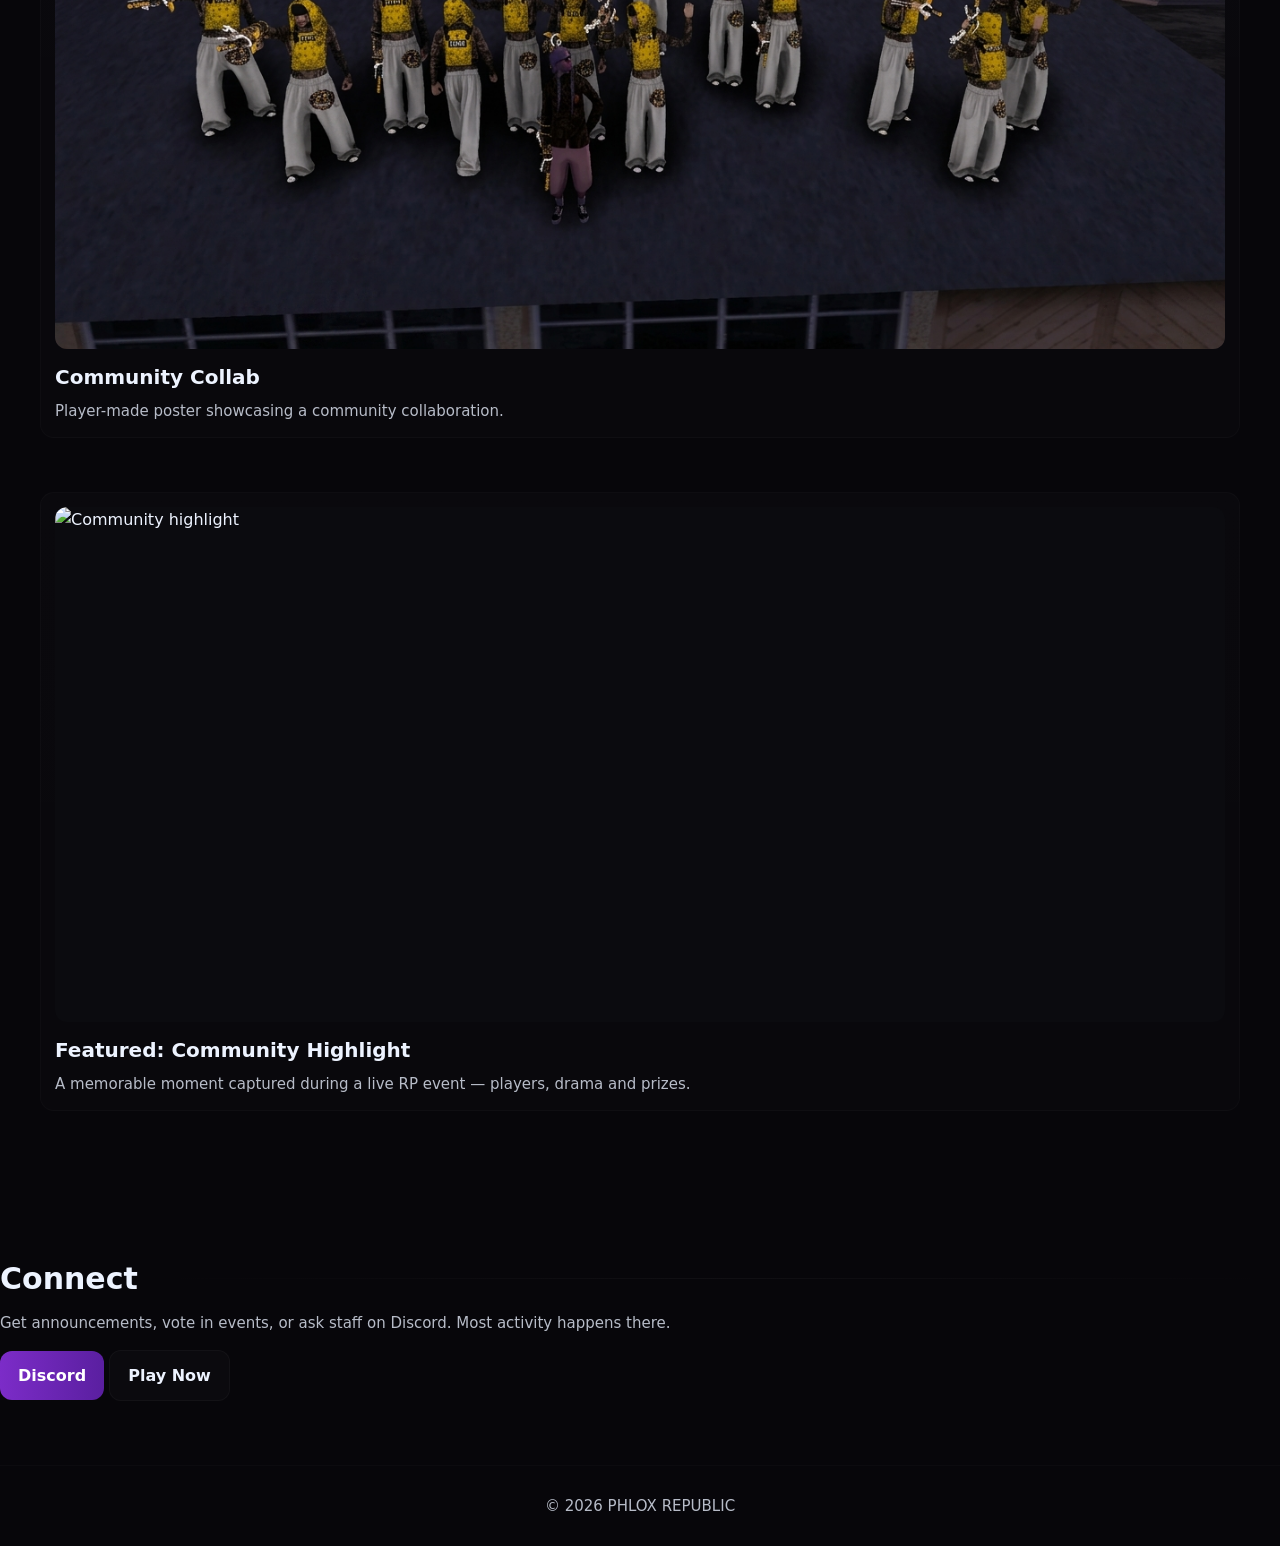
==== commit d1de5895: "Add files via upload" ====
--- a/index.html
+++ b/index.html
@@ -16,7 +16,6 @@
           <img src="assets/logo.png" alt="PHLOX REPUBLIC" class="brand-logo" />
           <span class="brand-text">PHLOX REPUBLIC</span>
         </a>
-        <div class="status-pill">Server: samp.pxr-rp.site:7826</div>
       </div>
 
       <nav class="nav" role="navigation" aria-label="Main">
@@ -43,23 +42,17 @@
 
           <div class="hero-actions">
             <a id="discord-link" class="btn primary" href="https://discord.gg/aFg2fywWha" target="_blank" rel="noopener">Join Discord</a>
-            <button class="btn ghost" id="scroll-gallery">Explore Gallery</button>
+            <button class="btn ghost" id="play-btn" data-scroll="#community">Play</button>
           </div>
 
-          <div class="server-cta" aria-label="Server">
-            <div class="server-info">
-              <div class="server-label">Server IP</div>
-              <div class="server-ip" id="server-ip">samp.pxr-rp.site:7826</div>
-              <div class="server-sub muted">Uptime, players and live events on Discord</div>
-            </div>
-            <div class="server-actions">
-              <button id="copy-addr" class="btn small">Copy</button>
-              <a id="join-link" class="btn small primary" href="samp://samp.pxr-rp.site:7826">Join</a>
-            </div>
+          <div class="hero-join" aria-label="Play actions">
+            <a id="join-link" class="btn small primary" href="samp://samp.pxr-rp.site:7826">Join Server</a>
+            <button id="copy-addr" class="btn small ghost">Copy IP</button>
           </div>
+
         </div>
 
-        <!-- hero visual left intentionally without duplicate spotlight image -->
+        <!-- empty right side (visual) intentionally removed to avoid duplication with gallery -->
       </div>
     </section>
 
@@ -68,13 +61,41 @@
         <h2 class="section-title">Why play with us</h2>
         <div class="section-deco"></div>
       </div>
-      <p class="section-sub muted">Roleplay-first, stable servers and a community that runs events together. Here are some highlights:</p>
-      <ul class="features-grid">
-        <li><strong>Stable performance</strong><span class="muted">Optimized maps & scripts for smoother play during events.</span></li>
-        <li><strong>Active staff</strong><span class="muted">Responsive staff and fair moderation.</span></li>
-        <li><strong>Custom content</strong><span class="muted">Unique vehicles, skins & missions designed by the community.</span></li>
-        <li><strong>Community driven</strong><span class="muted">Player-run events, artwork contests, and more.</span></li>
-      </ul>
+      <p class="section-sub muted">Roleplay-first, stable servers and a community that runs events together. A few reasons players stay and come back:</p>
+
+      <div class="features-cards">
+        <article class="feature-card">
+          <div class="feature-icon">⚡</div>
+          <div class="feature-body">
+            <h3>Performance</h3>
+            <p class="muted">Optimized maps and scripts to keep lag low during big events.</p>
+          </div>
+        </article>
+
+        <article class="feature-card">
+          <div class="feature-icon">🛡️</div>
+          <div class="feature-body">
+            <h3>Active Staff</h3>
+            <p class="muted">Friendly moderation and rapid support when needed.</p>
+          </div>
+        </article>
+
+        <article class="feature-card">
+          <div class="feature-icon">🚗</div>
+          <div class="feature-body">
+            <h3>Custom Content</h3>
+            <p class="muted">Vehicles, skins and missions crafted by the community.</p>
+          </div>
+        </article>
+
+        <article class="feature-card">
+          <div class="feature-icon">🤝</div>
+          <div class="feature-body">
+            <h3>Community Events</h3>
+            <p class="muted">Weekly events, festivals and competitions run by players.</p>
+          </div>
+        </article>
+      </div>
     </section>
 
     <section id="gallery" class="section container animate-in">
@@ -82,7 +103,7 @@
         <h2 class="section-title">Gallery — Posters & Moments</h2>
         <div class="section-deco"></div>
       </div>
-      <p class="section-sub muted">Visuals from events, community posters and highlights — click any image to view larger.</p>
+      <p class="section-sub muted">Click any image to view it larger. Images are shown large for better presentation.</p>
 
       <div class="gallery-grid" id="gallery-grid">
         <figure class="gallery-item">
@@ -110,7 +131,7 @@
         </figure>
 
         <figure class="gallery-item large">
-          <div class="img-wrap"><img src="assets/hero.jpg" alt="Community highlight" loading="lazy" data-full="assets/hero.jpg"></div>
+          <div class="img-wrap"><img src="assets/community.gif" alt="Community highlight" loading="lazy" data-full="assets/community.gif"></div>
           <div class="gallery-meta">
             <div class="gallery-title">Featured: Community Highlight</div>
             <div class="gallery-desc muted">A memorable moment captured during a live RP event — players, drama and prizes.</div>
@@ -127,7 +148,7 @@
       <p class="section-sub muted">Get announcements, vote in events, or ask staff on Discord. Most activity happens there.</p>
       <div class="contact-actions">
         <a class="btn primary" href="https://discord.gg/aFg2fywWha" target="_blank" rel="noopener">Discord</a>
-        <button class="btn ghost" id="account-open-2">Account</button>
+        <a class="btn ghost" id="play-join" href="samp://samp.pxr-rp.site:7826">Play Now</a>
       </div>
     </section>
   </main>
@@ -140,7 +161,7 @@
     </div>
   </footer>
 
-  <!-- Account modal (in-page) -->
+  <!-- Account modal (opaque) -->
   <div id="account-modal" class="modal" role="dialog" aria-hidden="true" aria-label="Account dialog">
     <div class="modal-content" role="document">
       <button class="modal-close" aria-label="Close">✕</button>
@@ -164,7 +185,7 @@
     <button class="lb-next" aria-label="Next image">›</button>
   </div>
 
-  <!-- Background audio (best-effort autoplay attempt) -->
+  <!-- Background audio (best-effort autoplay) -->
   <audio id="bg-music" src="assets/music.mp3" loop preload="auto" aria-hidden="true"></audio>
 
   <script src="script.js"></script>
--- a/styles.css
+++ b/styles.css
@@ -6,10 +6,10 @@
   --glass: rgba(255,255,255,0.03);
   --card-bg: linear-gradient(180deg, rgba(255,255,255,0.02), rgba(255,255,255,0.01));
   --radius: 14px;
-  --container-pad: 36px;
+  --container-pad: 28px;
   color-scheme: dark;
   font-family: Inter, system-ui, -apple-system, "Segoe UI", Roboto, Arial;
-  --max-width: 1400px;
+  --max-width: 1300px;
   --ease: cubic-bezier(.16,.84,.3,1);
 }
 
@@ -23,8 +23,6 @@
   -webkit-font-smoothing:antialiased;
   line-height:1.6;
   font-size:16px;
-  -webkit-tap-highlight-color: transparent;
-  -webkit-font-smoothing:antialiased;
 }
 .container{max-width:var(--max-width);margin:0 auto;padding:0 var(--container-pad)}
 
@@ -34,142 +32,109 @@
   background:linear-gradient(180deg, rgba(6,6,8,0.75), rgba(6,6,8,0.30));
   backdrop-filter: blur(8px);
   border-bottom:1px solid rgba(255,255,255,0.02);
-  transition:backdrop-filter .3s var(--ease),transform .18s var(--ease);
 }
-.header-inner{display:flex;align-items:center;gap:18px;padding:14px 0}
+.header-inner{display:flex;align-items:center;gap:18px;padding:12px 0}
+.header-left{display:flex;align-items:center;gap:14px}
 .brand{display:flex;align-items:center;gap:12px;text-decoration:none;color:inherit}
-.brand-logo{width:56px;height:56px;border-radius:10px;object-fit:contain;flex:0 0 56px}
-.brand-text{font-weight:800;color:var(--accent);font-size:18px;letter-spacing:0.6px}
-.header-left{display:flex;align-items:center;gap:14px}
-.nav{margin-left:auto;display:flex;gap:14px;align-items:center}
-.nav .nav-link{color:var(--muted);background:transparent;border:0;padding:8px 12px;border-radius:10px;font-weight:600;cursor:pointer}
+.brand-logo{width:52px;height:52px;border-radius:10px;object-fit:contain}
+.brand-text{font-weight:800;color:var(--accent);font-size:18px;letter-spacing:0.4px}
+.nav{margin-left:auto;display:flex;gap:12px;align-items:center}
+.nav .nav-link{color:var(--muted);background:transparent;border:0;padding:8px 12px;border-radius:10px;font-weight:700;cursor:pointer}
 .nav .nav-link:hover{color:#fff;background:rgba(255,255,255,0.02)}
-.status-pill{font-size:13px;padding:6px 10px;border-radius:999px;background:rgba(255,255,255,0.02);color:var(--muted);border:1px solid rgba(255,255,255,0.02)}
 
 /* header actions */
 .header-actions{display:flex;gap:10px;align-items:center}
-.icon-btn{background:transparent;border:1px solid rgba(255,255,255,0.04);color:var(--muted);padding:8px;border-radius:10px;cursor:pointer;transition:all .22s var(--ease)}
+.icon-btn{background:transparent;border:1px solid rgba(255,255,255,0.04);color:var(--muted);padding:8px;border-radius:10px;cursor:pointer}
 .icon-btn.playing{background:linear-gradient(90deg,var(--accent),var(--accent-600));color:white;border:0;transform:scale(1.02)}
 
 /* hero */
-.hero{position:relative;min-height:75vh;display:flex;align-items:center;overflow:hidden;padding-bottom:6vh}
+.hero{position:relative;min-height:72vh;display:flex;align-items:center;overflow:hidden;padding-bottom:6vh}
 .hero-media{
   position:absolute;inset:0;
   background-image:url('assets/community.gif');
   background-size:cover;background-position:center;
-  filter:brightness(0.46) contrast(1.03) saturate(0.95);
+  filter:brightness(0.46) contrast(1.02) saturate(.95);
   transform:scale(1.02);
-  transition:transform 18s linear;
 }
-.hero-media::after{content:"";position:absolute;inset:0;background:linear-gradient(180deg, rgba(10,6,20,0.18), rgba(10,6,20,0.55));mix-blend-mode:multiply}
-.hero-content{position:relative;z-index:2;display:flex;gap:36px;align-items:center;padding:84px 0}
-.hero-left{max-width:760px}
-.hero-title{
-  font-size:64px;
-  margin:0 0 12px;
-  line-height:1;
-  letter-spacing:1px;
-  text-shadow:0 6px 24px rgba(10,6,30,0.6);
-  transform:translateY(0);
-  transition:transform .6s var(--ease),opacity .6s var(--ease);
-}
-.hero-lead{margin:0 0 18px;color:var(--muted);font-size:20px;max-width:60ch}
+.hero-media::after{content:"";position:absolute;inset:0;background:linear-gradient(180deg, rgba(8,6,12,0.18), rgba(8,6,12,0.45))}
+.hero-content{position:relative;z-index:2;display:flex;gap:36px;align-items:start;padding:64px 0}
+.hero-left{max-width:780px}
+.hero-title{font-size:54px;margin:0 0 10px;line-height:1.02}
+.hero-lead{margin:0 0 18px;color:var(--muted);font-size:18px;max-width:62ch}
 
-/* CTA cluster */
-.hero-actions{display:flex;gap:14px;margin-bottom:18px}
-.btn{
-  display:inline-flex;align-items:center;gap:10px;justify-content:center;
-  padding:12px 18px;border-radius:14px;text-decoration:none;color:inherit;border:1px solid rgba(255,255,255,0.04);
-  background:transparent;font-weight:800;cursor:pointer;transition:transform .18s var(--ease),box-shadow .18s var(--ease),opacity .12s linear;
-}
-.btn:hover{transform:translateY(-4px);box-shadow:0 18px 40px rgba(6,3,20,0.5)}
+/* CTAs */
+.hero-actions{display:flex;gap:14px;margin-bottom:12px}
+.hero-join{margin-top:8px;display:flex;gap:10px;align-items:center}
+
+/* buttons */
+.btn{display:inline-flex;align-items:center;gap:10px;justify-content:center;padding:12px 18px;border-radius:12px;text-decoration:none;color:inherit;border:1px solid rgba(255,255,255,0.04);background:transparent;font-weight:800;cursor:pointer;transition:transform .16s var(--ease),box-shadow .16s var(--ease)}
+.btn:hover{transform:translateY(-4px);box-shadow:0 18px 40px rgba(6,3,20,0.45)}
 .btn.primary{background:linear-gradient(90deg,var(--accent),var(--accent-600));color:white;border:0}
 .btn.ghost{background:rgba(255,255,255,0.02);border:1px solid rgba(255,255,255,0.03)}
-.btn.small{padding:8px 10px;border-radius:10px;font-size:14px}
-.btn.tiny{padding:6px 8px;font-size:13px;border-radius:8px}
-
-/* server cta */
-.server-cta{margin-top:6px;display:flex;flex-direction:row;gap:16px;align-items:center;background:linear-gradient(180deg, rgba(255,255,255,0.02), rgba(255,255,255,0.01));padding:12px;border-radius:12px;border:1px solid rgba(255,255,255,0.03);width:max-content}
-.server-label{font-size:12px;color:var(--muted);text-transform:uppercase;letter-spacing:1px}
-.server-ip{font-weight:900;font-size:18px;margin-top:4px;color:#fff}
-.server-sub{font-size:13px;color:var(--muted);margin-top:6px}
+.btn.small{padding:8px 12px;font-size:14px;border-radius:10px}
 
 /* sections */
-.section{padding:72px 0}
+.section{padding:64px 0}
 .section-head{display:flex;align-items:center;gap:14px;margin-bottom:8px}
-.section-title{font-size:32px;margin:0;font-weight:800}
-.section-sub{color:var(--muted);margin-top:6px;font-size:15px}
+.section-title{font-size:30px;margin:0;font-weight:800}
+.section-sub{color:var(--muted);margin-top:8px;font-size:15px}
 .section-deco{flex:1;height:1px;background:linear-gradient(90deg, transparent, rgba(255,255,255,0.04), transparent);border-radius:2px}
-.muted{color:var(--muted)}
 
-/* entrance animations */
-.animate-in{opacity:0;transform:translateY(18px);transition:opacity .6s var(--ease),transform .6s var(--ease)}
-.animate-in.in-view{opacity:1;transform:none}
+/* features cards */
+.features-cards{display:grid;grid-template-columns:repeat(auto-fit,minmax(220px,1fr));gap:18px;margin-top:18px}
+.feature-card{display:flex;gap:14px;align-items:flex-start;background:linear-gradient(180deg, rgba(255,255,255,0.015), rgba(255,255,255,0.01));padding:16px;border-radius:12px;border:1px solid rgba(255,255,255,0.02)}
+.feature-icon{font-size:28px;width:46px;height:46px;display:flex;align-items:center;justify-content:center;border-radius:10px;background:rgba(255,255,255,0.02);color:var(--accent)}
+.feature-body h3{margin:0 0 6px;font-size:16px}
+.feature-body p{margin:0;color:var(--muted);font-size:14px}
 
-/* gallery large layout */
-.gallery-grid{
-  display:grid;
-  grid-template-columns:repeat(3,1fr);
-  gap:22px;
-  margin-top:22px;
-  align-items:start;
-}
-.gallery-item{
-  background:linear-gradient(180deg, rgba(255,255,255,0.015), rgba(255,255,255,0.01));
-  padding:12px;border-radius:14px;border:1px solid rgba(255,255,255,0.02);overflow:hidden;display:flex;flex-direction:column;gap:12px;transition:transform .36s var(--ease);
-}
-.gallery-item:hover{transform:translateY(-10px)}
-.img-wrap{position:relative;width:100%;overflow:hidden;border-radius:10px;background:#0b0b0f}
-.img-wrap::before{content:"";display:block;padding-top:56.25%;} /* 16:9 */
+/* gallery large stacked */
+.gallery-grid{display:grid;grid-template-columns:1fr;gap:22px;margin-top:22px}
+.gallery-item{background:linear-gradient(180deg, rgba(255,255,255,0.015), rgba(255,255,255,0.01));padding:14px;border-radius:14px;border:1px solid rgba(255,255,255,0.02);overflow:hidden;display:flex;flex-direction:column;gap:12px}
+.gallery-item .img-wrap{border-radius:12px}
+.img-wrap{position:relative;width:100%;overflow:hidden;background:#0b0b0f}
+.img-wrap::before{content:"";display:block;padding-top:56.25%}
 .img-wrap img{position:absolute;inset:0;width:100%;height:100%;object-fit:cover;border-radius:8px;display:block;transition:transform .36s var(--ease)}
 .gallery-meta{display:flex;flex-direction:column;gap:6px}
-.gallery-title{font-size:18px;font-weight:800}
-.gallery-desc{font-size:14px;color:var(--muted);max-width:46ch}
+.gallery-title{font-size:20px;font-weight:800}
+.gallery-desc{font-size:15px;color:var(--muted)}
 
-/* large featured image spans */
-.gallery-item.large{grid-column:span 2;align-self:stretch}
-.gallery-item.large .img-wrap::before{padding-top:50%}
+/* large item style (featured) */
+.gallery-item.large .img-wrap::before{padding-top:44%}
 
 /* lightbox */
-.lightbox{position:fixed;inset:0;display:flex;align-items:center;justify-content:center;background:rgba(3,3,6,0.88);z-index:120;transition:opacity .22s,visibility .22s}
+.lightbox{position:fixed;inset:0;display:flex;align-items:center;justify-content:center;background:rgba(3,3,6,0.92);z-index:120;transition:opacity .22s,visibility .22s}
 .lightbox[aria-hidden="true"]{opacity:0;visibility:hidden;display:none}
 .lightbox[aria-hidden="false"]{opacity:1;visibility:visible;display:flex}
 .lb-image{max-width:94vw;max-height:86vh;border-radius:10px;box-shadow:0 22px 70px rgba(0,0,0,0.7)}
 .lb-caption{color:var(--muted);margin-top:12px;text-align:center;font-size:14px}
-.lb-close,.lb-prev,.lb-next{position:fixed;background:transparent;border:0;color:white;font-size:36px;cursor:pointer}
-.lb-close{top:20px;right:26px}
-.lb-prev{left:26px}
-.lb-next{right:26px}
 
-/* modal */
-.modal{position:fixed;inset:0;display:flex;align-items:center;justify-content:center;background:rgba(3,3,6,0.6);z-index:160;transition:opacity .18s var(--ease)}
+/* modal opaque */
+.modal{position:fixed;inset:0;display:flex;align-items:center;justify-content:center;background:rgba(3,3,6,0.75);z-index:160;transition:opacity .18s var(--ease)}
 .modal[aria-hidden="true"]{opacity:0;visibility:hidden;display:none}
 .modal[aria-hidden="false"]{opacity:1;visibility:visible;display:flex}
-.modal-content{position:relative;background:linear-gradient(180deg, rgba(255,255,255,0.02), rgba(255,255,255,0.01));padding:22px;border-radius:12px;border:1px solid rgba(255,255,255,0.03);max-width:780px;width:94%;box-shadow:0 22px 60px rgba(8,6,18,0.6)}
+.modal-content{position:relative;background:#0d0d12;padding:26px;border-radius:12px;border:1px solid rgba(255,255,255,0.03);max-width:780px;width:94%;box-shadow:0 22px 60px rgba(8,6,18,0.6)}
 .modal-close{position:absolute;top:12px;right:12px;background:transparent;border:0;color:var(--muted);font-size:20px;cursor:pointer}
 .modal-body h2{margin-top:0;color:var(--accent)}
 
 /* footer */
 .site-footer{padding:28px 0;border-top:1px solid rgba(255,255,255,0.02);color:var(--muted);font-size:15px}
-.footer-inner{display:flex;justify-content:space-between;align-items:center;gap:12px}
-
-/* 404 tweaks */
-.error-page{min-height:64vh;display:flex;align-items:center;justify-content:center;padding:72px 0}
-.error-card{max-width:980px;width:100%;background:linear-gradient(180deg, rgba(255,255,255,0.02), rgba(255,255,255,0.01));padding:40px;border-radius:14px;border:1px solid rgba(255,255,255,0.03);box-shadow:0 24px 80px rgba(5,4,10,0.65);text-align:center}
-.error-code{font-size:96px;font-weight:900;color:var(--accent);margin:0}
-.error-title{font-size:28px;margin:8px 0 12px}
-.error-desc{color:var(--muted);margin-bottom:18px}
+.footer-inner{display:flex;justify-content:center;align-items:center;gap:12px}
 
 /* responsive */
-@media (max-width:1100px){
-  .hero-content{flex-direction:column;align-items:flex-start}
-  .gallery-grid{grid-template-columns:repeat(2,1fr)}
-  .gallery-item.large{grid-column:span 2}
-  .nav{gap:10px}
+@media (min-width:1000px){
+  .hero-content{padding:84px 0}
 }
-@media (max-width:560px){
-  .hero-title{font-size:36px}
-  .brand-text{display:none}
-  .gallery-grid{grid-template-columns:1fr}
-  .gallery-item.large{grid-column:span 1}
+@media (max-width:1000px){
+  .hero-title{font-size:44px}
+  .container{padding:0 20px}
+  .features-cards{grid-template-columns:repeat(2,1fr)}
+}
+@media (max-width:640px){
+  .hero-title{font-size:28px}
+  .hero-lead{font-size:15px}
+  .nav{display:none}
+  .gallery-grid{gap:16px}
+  .gallery-item.large .img-wrap::before{padding-top:56.25%}
+  .features-cards{grid-template-columns:1fr}
+  .header-left{gap:10px}
 }
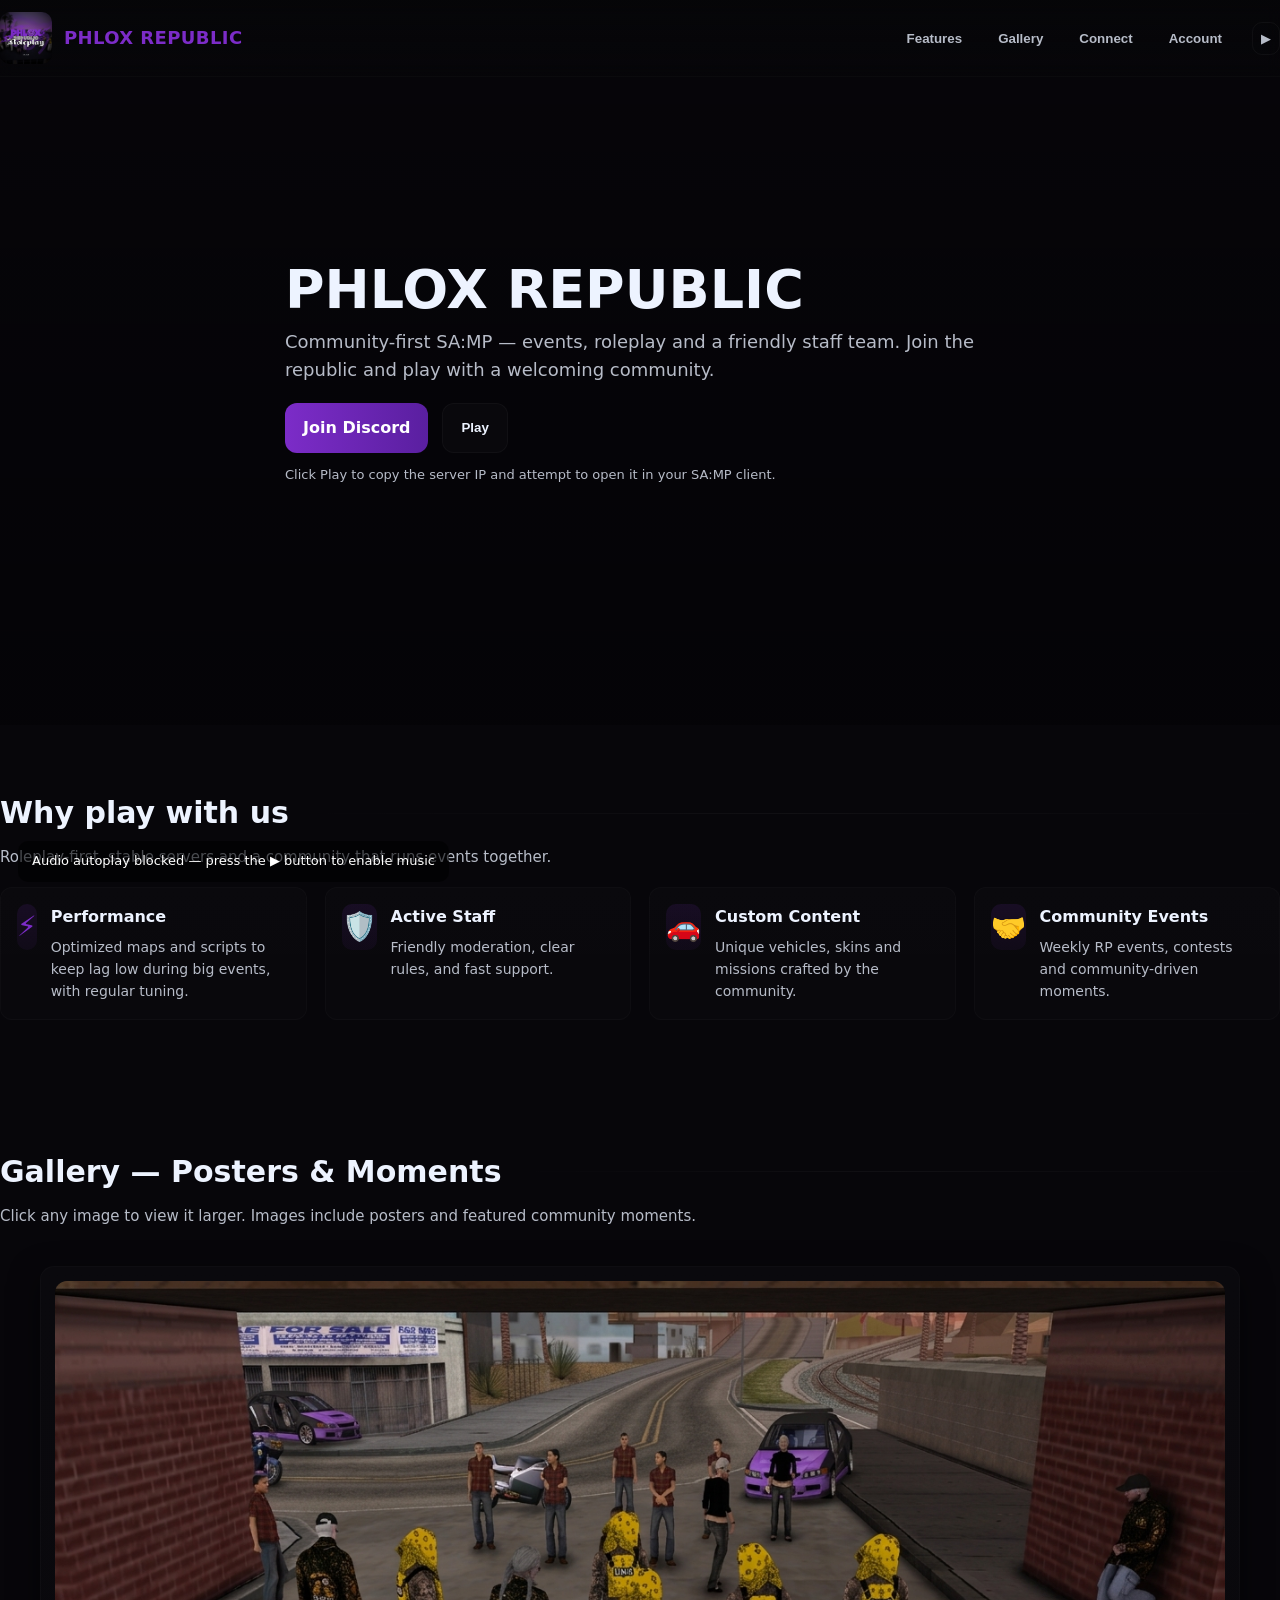
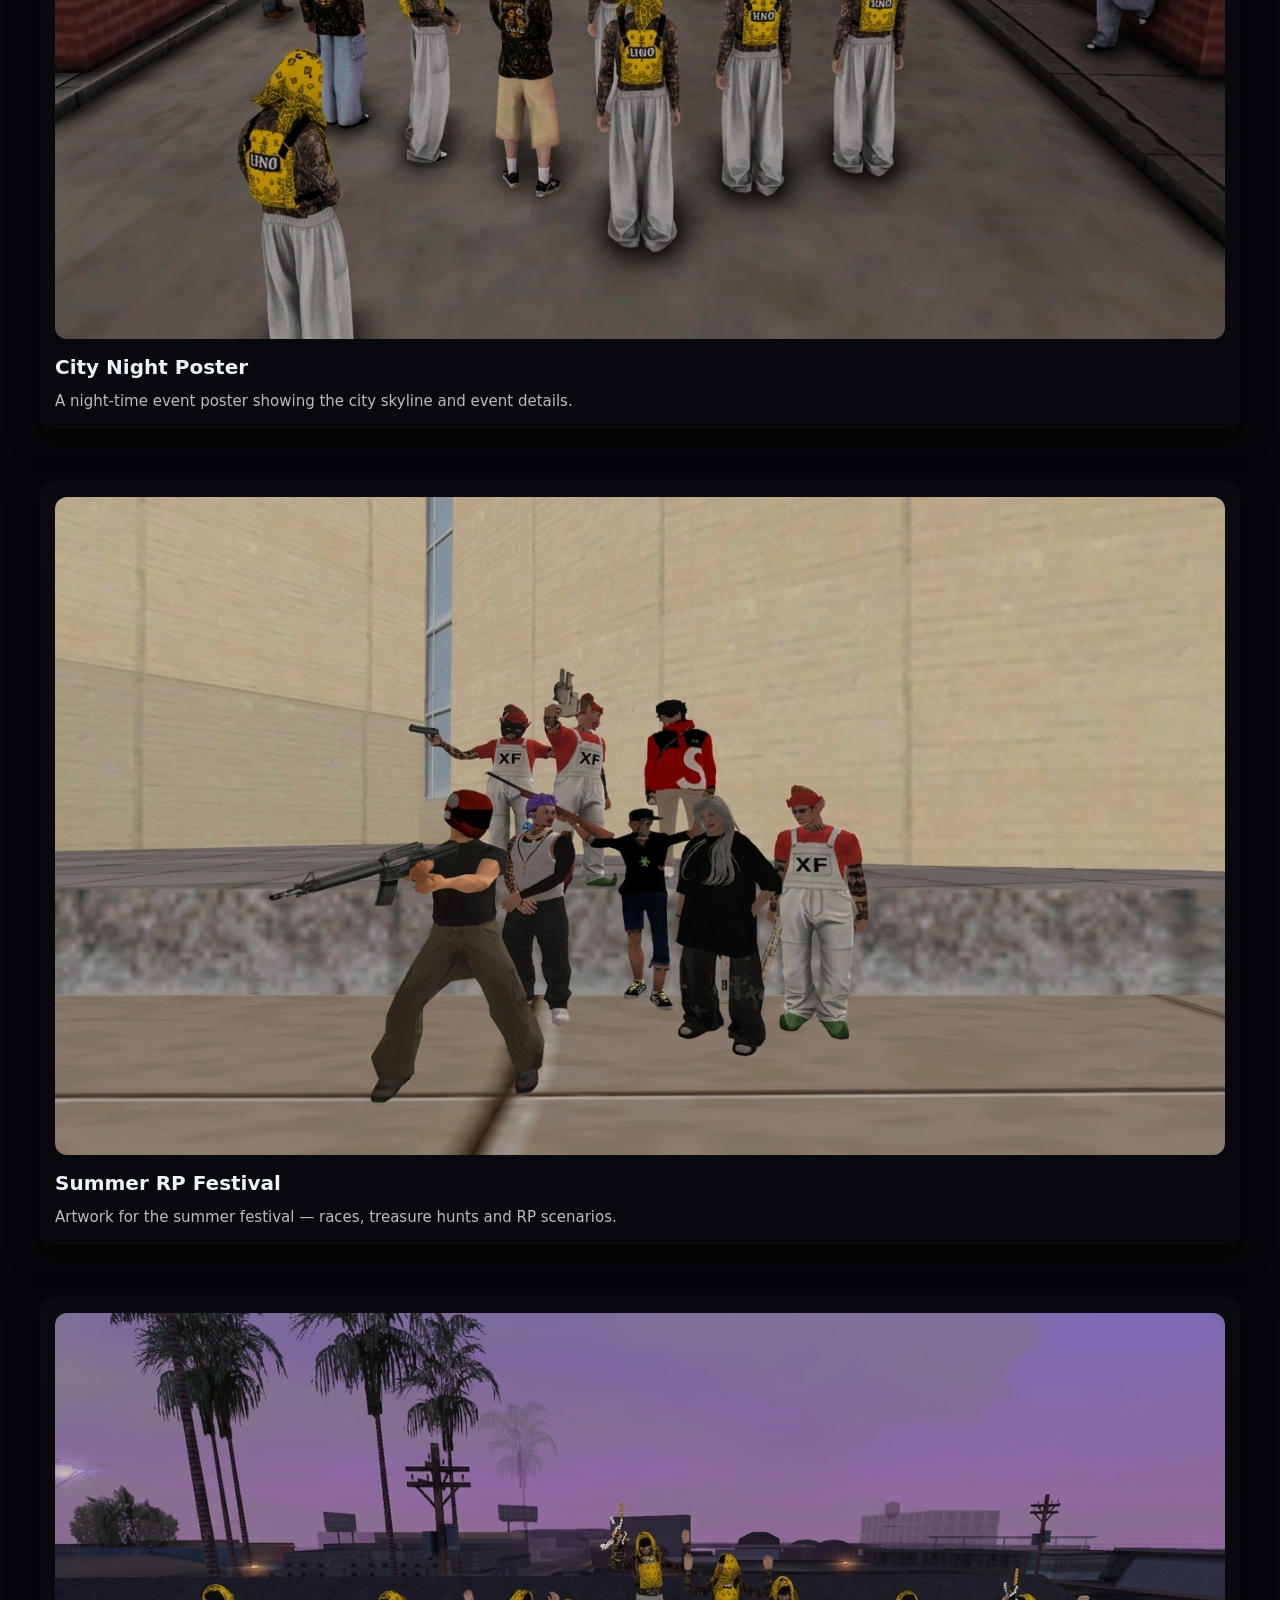
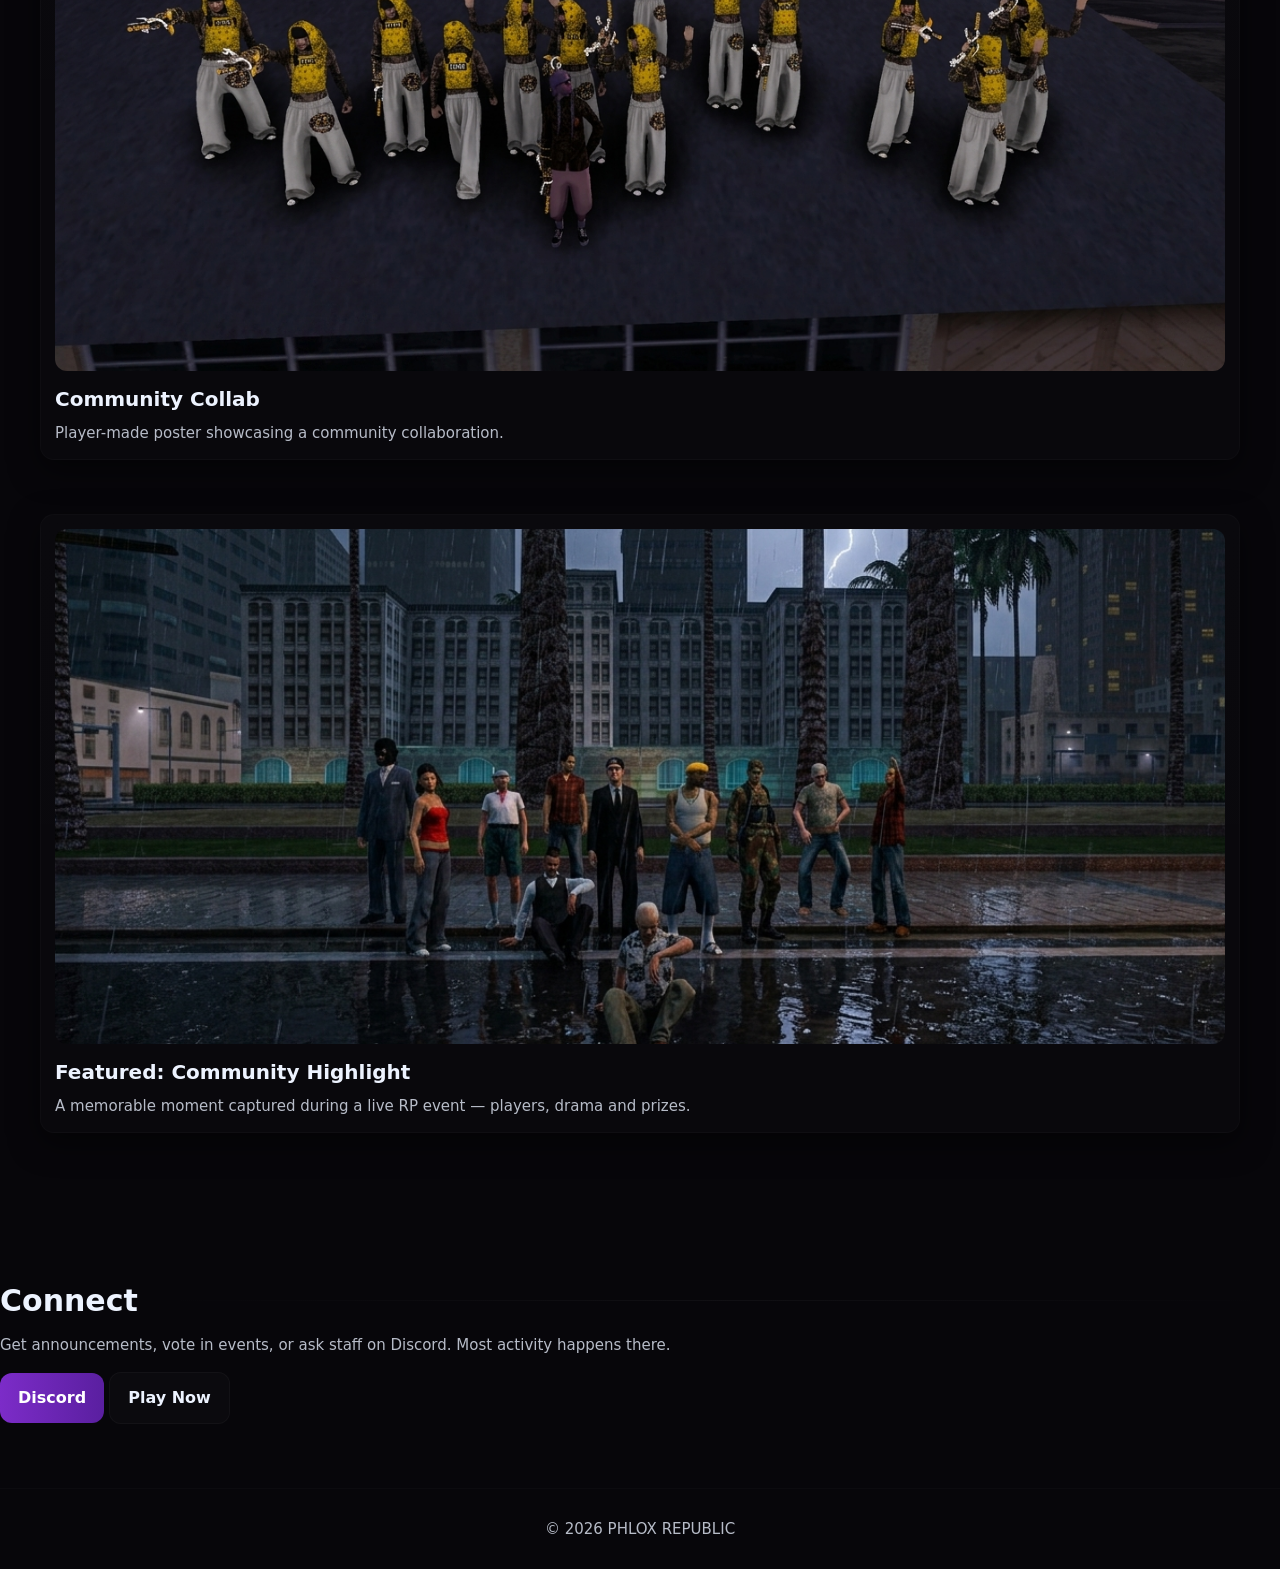
==== commit f7b7764d: "Add files via upload" ====
--- a/index.html
+++ b/index.html
@@ -42,17 +42,11 @@
 
           <div class="hero-actions">
             <a id="discord-link" class="btn primary" href="https://discord.gg/aFg2fywWha" target="_blank" rel="noopener">Join Discord</a>
-            <button class="btn ghost" id="play-btn" data-scroll="#community">Play</button>
+            <button class="btn ghost" id="play-btn" title="Open SA:MP and copy IP">Play</button>
           </div>
 
-          <div class="hero-join" aria-label="Play actions">
-            <a id="join-link" class="btn small primary" href="samp://samp.pxr-rp.site:7826">Join Server</a>
-            <button id="copy-addr" class="btn small ghost">Copy IP</button>
-          </div>
-
+          <div class="hero-note muted">Click Play to copy the server IP and attempt to open it in your SA:MP client.</div>
         </div>
-
-        <!-- empty right side (visual) intentionally removed to avoid duplication with gallery -->
       </div>
     </section>
 
@@ -61,14 +55,14 @@
         <h2 class="section-title">Why play with us</h2>
         <div class="section-deco"></div>
       </div>
-      <p class="section-sub muted">Roleplay-first, stable servers and a community that runs events together. A few reasons players stay and come back:</p>
+      <p class="section-sub muted">Roleplay-first, stable servers and a community that runs events together.</p>
 
       <div class="features-cards">
         <article class="feature-card">
           <div class="feature-icon">⚡</div>
           <div class="feature-body">
             <h3>Performance</h3>
-            <p class="muted">Optimized maps and scripts to keep lag low during big events.</p>
+            <p class="muted">Optimized maps and scripts to keep lag low during big events, with regular tuning.</p>
           </div>
         </article>
 
@@ -76,7 +70,7 @@
           <div class="feature-icon">🛡️</div>
           <div class="feature-body">
             <h3>Active Staff</h3>
-            <p class="muted">Friendly moderation and rapid support when needed.</p>
+            <p class="muted">Friendly moderation, clear rules, and fast support.</p>
           </div>
         </article>
 
@@ -84,7 +78,7 @@
           <div class="feature-icon">🚗</div>
           <div class="feature-body">
             <h3>Custom Content</h3>
-            <p class="muted">Vehicles, skins and missions crafted by the community.</p>
+            <p class="muted">Unique vehicles, skins and missions crafted by the community.</p>
           </div>
         </article>
 
@@ -92,7 +86,7 @@
           <div class="feature-icon">🤝</div>
           <div class="feature-body">
             <h3>Community Events</h3>
-            <p class="muted">Weekly events, festivals and competitions run by players.</p>
+            <p class="muted">Weekly RP events, contests and community-driven moments.</p>
           </div>
         </article>
       </div>
@@ -103,7 +97,7 @@
         <h2 class="section-title">Gallery — Posters & Moments</h2>
         <div class="section-deco"></div>
       </div>
-      <p class="section-sub muted">Click any image to view it larger. Images are shown large for better presentation.</p>
+      <p class="section-sub muted">Click any image to view it larger. Images include posters and featured community moments.</p>
 
       <div class="gallery-grid" id="gallery-grid">
         <figure class="gallery-item">
@@ -131,7 +125,7 @@
         </figure>
 
         <figure class="gallery-item large">
-          <div class="img-wrap"><img src="assets/community.gif" alt="Community highlight" loading="lazy" data-full="assets/community.gif"></div>
+          <div class="img-wrap"><img src="assets/hero.jpg" alt="Community Highlight" loading="lazy" data-full="assets/hero.jpg"></div>
           <div class="gallery-meta">
             <div class="gallery-title">Featured: Community Highlight</div>
             <div class="gallery-desc muted">A memorable moment captured during a live RP event — players, drama and prizes.</div>
@@ -148,7 +142,7 @@
       <p class="section-sub muted">Get announcements, vote in events, or ask staff on Discord. Most activity happens there.</p>
       <div class="contact-actions">
         <a class="btn primary" href="https://discord.gg/aFg2fywWha" target="_blank" rel="noopener">Discord</a>
-        <a class="btn ghost" id="play-join" href="samp://samp.pxr-rp.site:7826">Play Now</a>
+        <a class="btn ghost" id="play-join" href="#" title="Copy IP and open SA:MP">Play Now</a>
       </div>
     </section>
   </main>
--- a/styles.css
+++ b/styles.css
@@ -61,6 +61,7 @@
 .hero-left{max-width:780px}
 .hero-title{font-size:54px;margin:0 0 10px;line-height:1.02}
 .hero-lead{margin:0 0 18px;color:var(--muted);font-size:18px;max-width:62ch}
+.hero-note{margin-top:10px;color:var(--muted);font-size:13px}
 
 /* CTAs */
 .hero-actions{display:flex;gap:14px;margin-bottom:12px}
@@ -82,34 +83,35 @@
 
 /* features cards */
 .features-cards{display:grid;grid-template-columns:repeat(auto-fit,minmax(220px,1fr));gap:18px;margin-top:18px}
-.feature-card{display:flex;gap:14px;align-items:flex-start;background:linear-gradient(180deg, rgba(255,255,255,0.015), rgba(255,255,255,0.01));padding:16px;border-radius:12px;border:1px solid rgba(255,255,255,0.02)}
-.feature-icon{font-size:28px;width:46px;height:46px;display:flex;align-items:center;justify-content:center;border-radius:10px;background:rgba(255,255,255,0.02);color:var(--accent)}
+.feature-card{display:flex;gap:14px;align-items:flex-start;background:linear-gradient(180deg, rgba(255,255,255,0.015), rgba(255,255,255,0.01));padding:16px;border-radius:12px;border:1px solid rgba(255,255,255,0.02);transform:translateY(0);transition:transform .28s var(--ease)}
+.feature-card:hover{transform:translateY(-8px)}
+.feature-icon{font-size:28px;width:46px;height:46px;display:flex;align-items:center;justify-content:center;border-radius:10px;background:linear-gradient(180deg, rgba(124,44,200,0.12), rgba(124,44,200,0.06));color:var(--accent)}
 .feature-body h3{margin:0 0 6px;font-size:16px}
 .feature-body p{margin:0;color:var(--muted);font-size:14px}
 
-/* gallery large stacked */
+/* gallery stacked large visuals */
 .gallery-grid{display:grid;grid-template-columns:1fr;gap:22px;margin-top:22px}
-.gallery-item{background:linear-gradient(180deg, rgba(255,255,255,0.015), rgba(255,255,255,0.01));padding:14px;border-radius:14px;border:1px solid rgba(255,255,255,0.02);overflow:hidden;display:flex;flex-direction:column;gap:12px}
-.gallery-item .img-wrap{border-radius:12px}
-.img-wrap{position:relative;width:100%;overflow:hidden;background:#0b0b0f}
+.gallery-item{background:linear-gradient(180deg, rgba(255,255,255,0.015), rgba(255,255,255,0.01));padding:14px;border-radius:14px;border:1px solid rgba(255,255,255,0.02);overflow:hidden;display:flex;flex-direction:column;gap:12px;box-shadow:0 10px 30px rgba(0,0,0,0.5)}
+.gallery-item .img-wrap{border-radius:12px;overflow:hidden;position:relative}
 .img-wrap::before{content:"";display:block;padding-top:56.25%}
-.img-wrap img{position:absolute;inset:0;width:100%;height:100%;object-fit:cover;border-radius:8px;display:block;transition:transform .36s var(--ease)}
+.img-wrap img{position:absolute;inset:0;width:100%;height:100%;object-fit:cover;border-radius:8px;display:block;transition:transform .36s var(--ease),filter .36s var(--ease);transform-origin:center center}
+.gallery-item:hover img{transform:scale(1.03) rotate(-0.3deg);filter:brightness(1.04) saturate(1.02)}
 .gallery-meta{display:flex;flex-direction:column;gap:6px}
 .gallery-title{font-size:20px;font-weight:800}
 .gallery-desc{font-size:15px;color:var(--muted)}
 
-/* large item style (featured) */
+/* featured item */
 .gallery-item.large .img-wrap::before{padding-top:44%}
 
 /* lightbox */
-.lightbox{position:fixed;inset:0;display:flex;align-items:center;justify-content:center;background:rgba(3,3,6,0.92);z-index:120;transition:opacity .22s,visibility .22s}
+.lightbox{position:fixed;inset:0;display:flex;align-items:center;justify-content:center;background:linear-gradient(rgba(2,2,6,0.9),rgba(2,2,6,0.95));z-index:120;transition:opacity .22s,visibility .22s}
 .lightbox[aria-hidden="true"]{opacity:0;visibility:hidden;display:none}
 .lightbox[aria-hidden="false"]{opacity:1;visibility:visible;display:flex}
 .lb-image{max-width:94vw;max-height:86vh;border-radius:10px;box-shadow:0 22px 70px rgba(0,0,0,0.7)}
 .lb-caption{color:var(--muted);margin-top:12px;text-align:center;font-size:14px}
 
 /* modal opaque */
-.modal{position:fixed;inset:0;display:flex;align-items:center;justify-content:center;background:rgba(3,3,6,0.75);z-index:160;transition:opacity .18s var(--ease)}
+.modal{position:fixed;inset:0;display:flex;align-items:center;justify-content:center;background:rgba(3,3,6,0.82);z-index:160;transition:opacity .18s var(--ease)}
 .modal[aria-hidden="true"]{opacity:0;visibility:hidden;display:none}
 .modal[aria-hidden="false"]{opacity:1;visibility:visible;display:flex}
 .modal-content{position:relative;background:#0d0d12;padding:26px;border-radius:12px;border:1px solid rgba(255,255,255,0.03);max-width:780px;width:94%;box-shadow:0 22px 60px rgba(8,6,18,0.6)}
@@ -120,13 +122,10 @@
 .site-footer{padding:28px 0;border-top:1px solid rgba(255,255,255,0.02);color:var(--muted);font-size:15px}
 .footer-inner{display:flex;justify-content:center;align-items:center;gap:12px}
 
-/* responsive */
-@media (min-width:1000px){
-  .hero-content{padding:84px 0}
-}
+/* small responsive tweaks */
 @media (max-width:1000px){
   .hero-title{font-size:44px}
-  .container{padding:0 20px}
+  .container{padding:0 18px}
   .features-cards{grid-template-columns:repeat(2,1fr)}
 }
 @media (max-width:640px){
@@ -134,7 +133,5 @@
   .hero-lead{font-size:15px}
   .nav{display:none}
   .gallery-grid{gap:16px}
-  .gallery-item.large .img-wrap::before{padding-top:56.25%}
   .features-cards{grid-template-columns:1fr}
-  .header-left{gap:10px}
 }
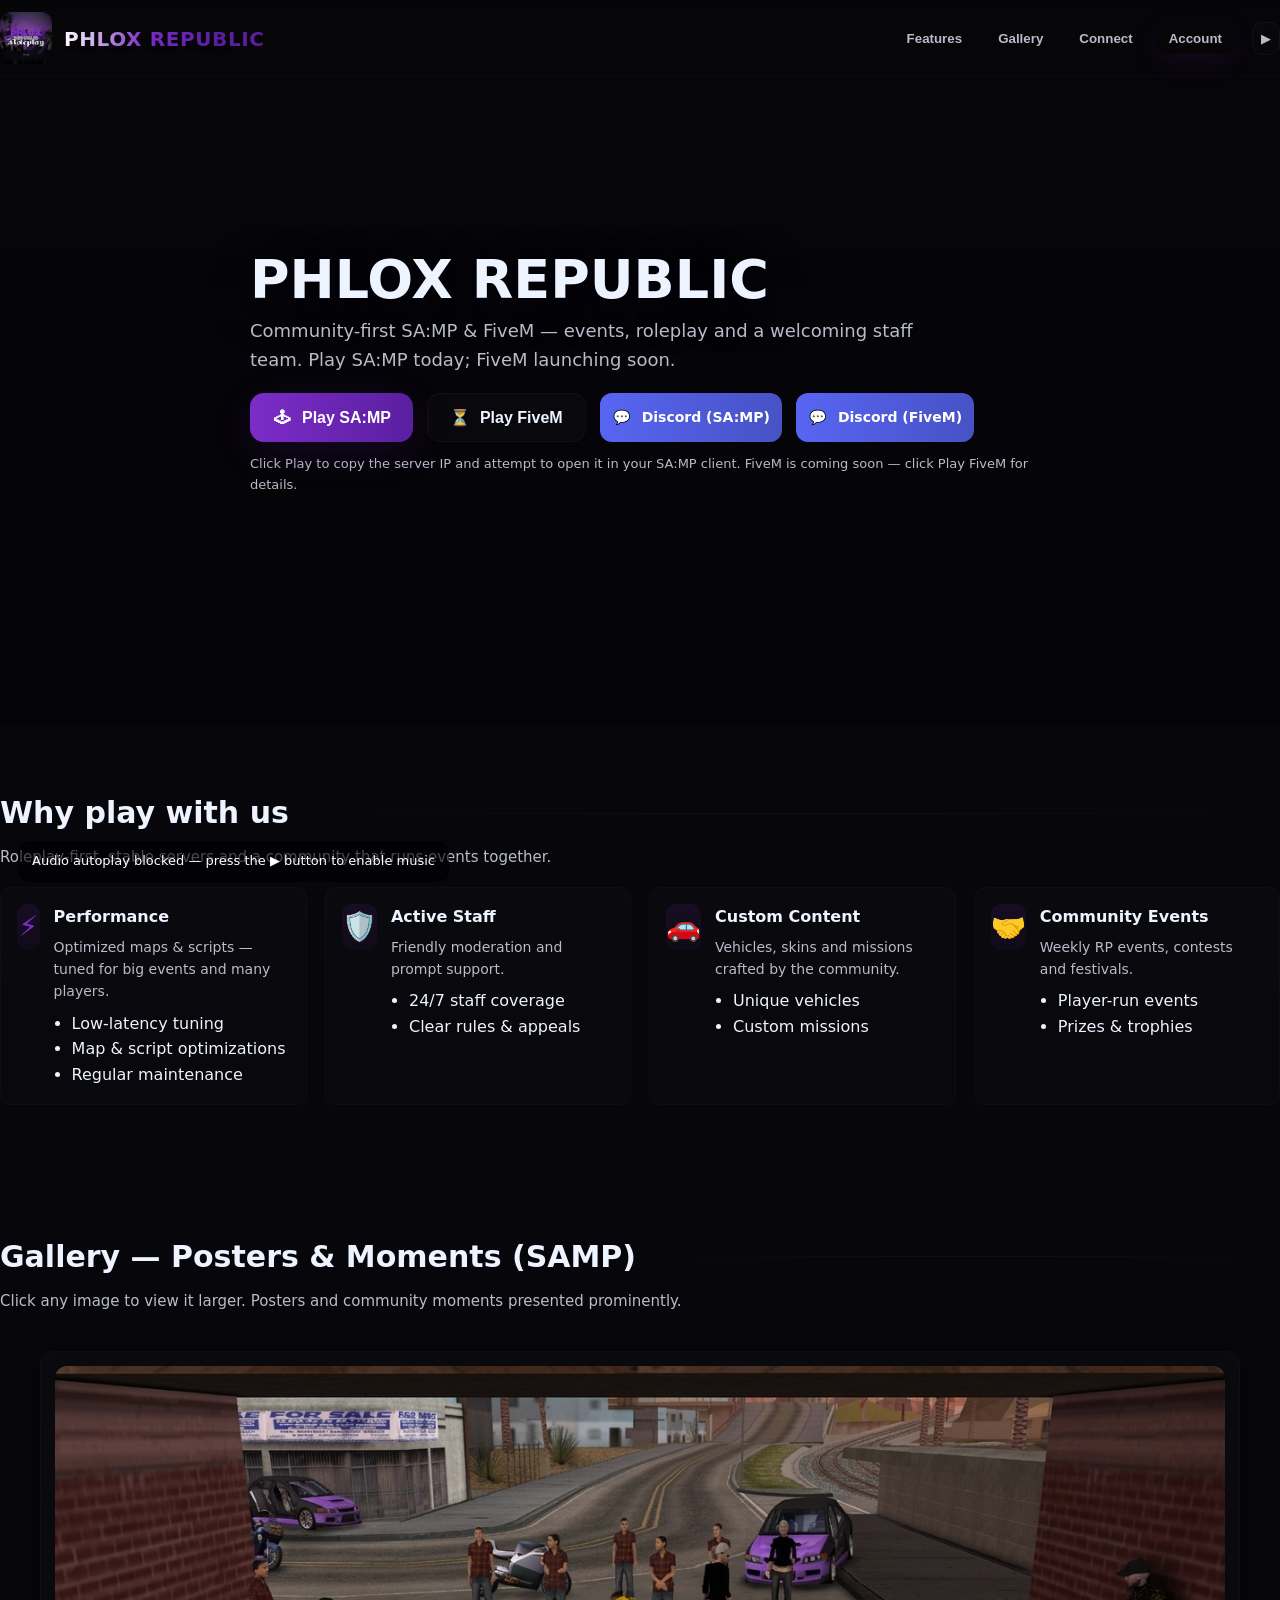
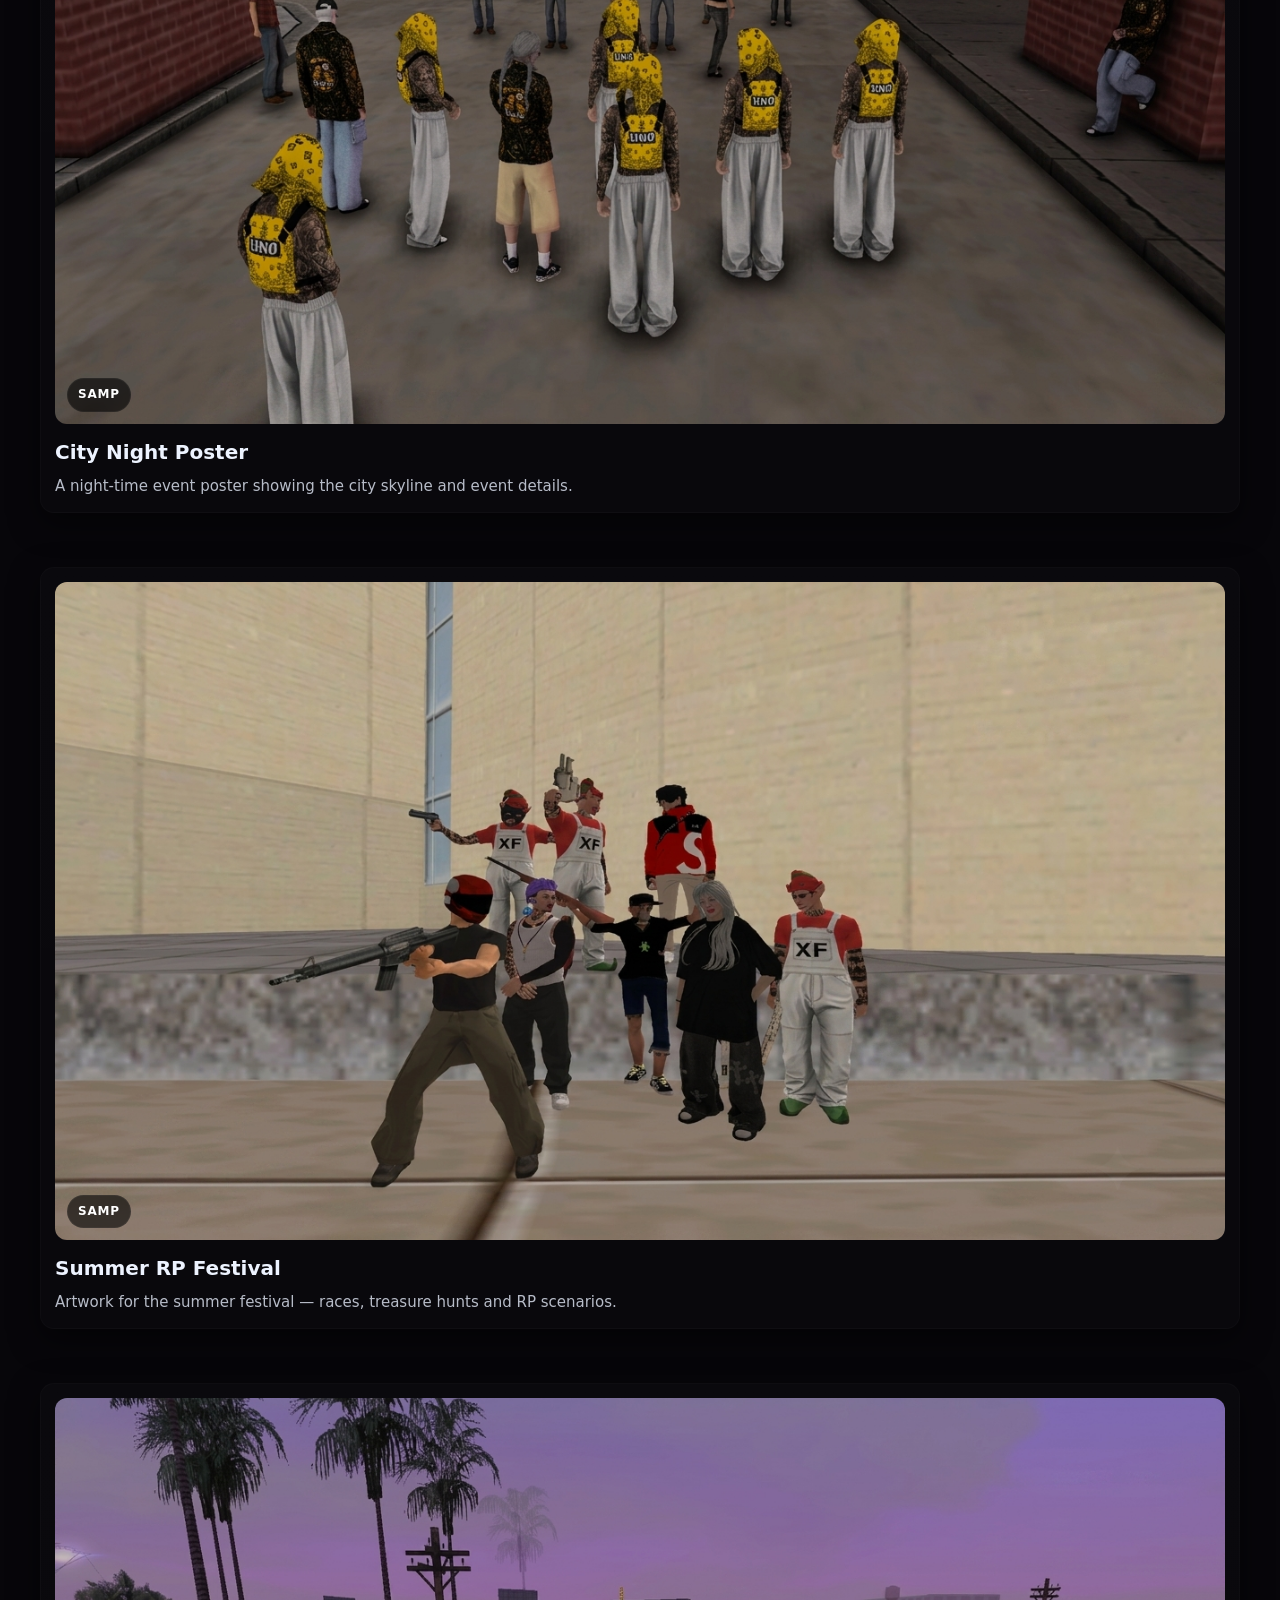
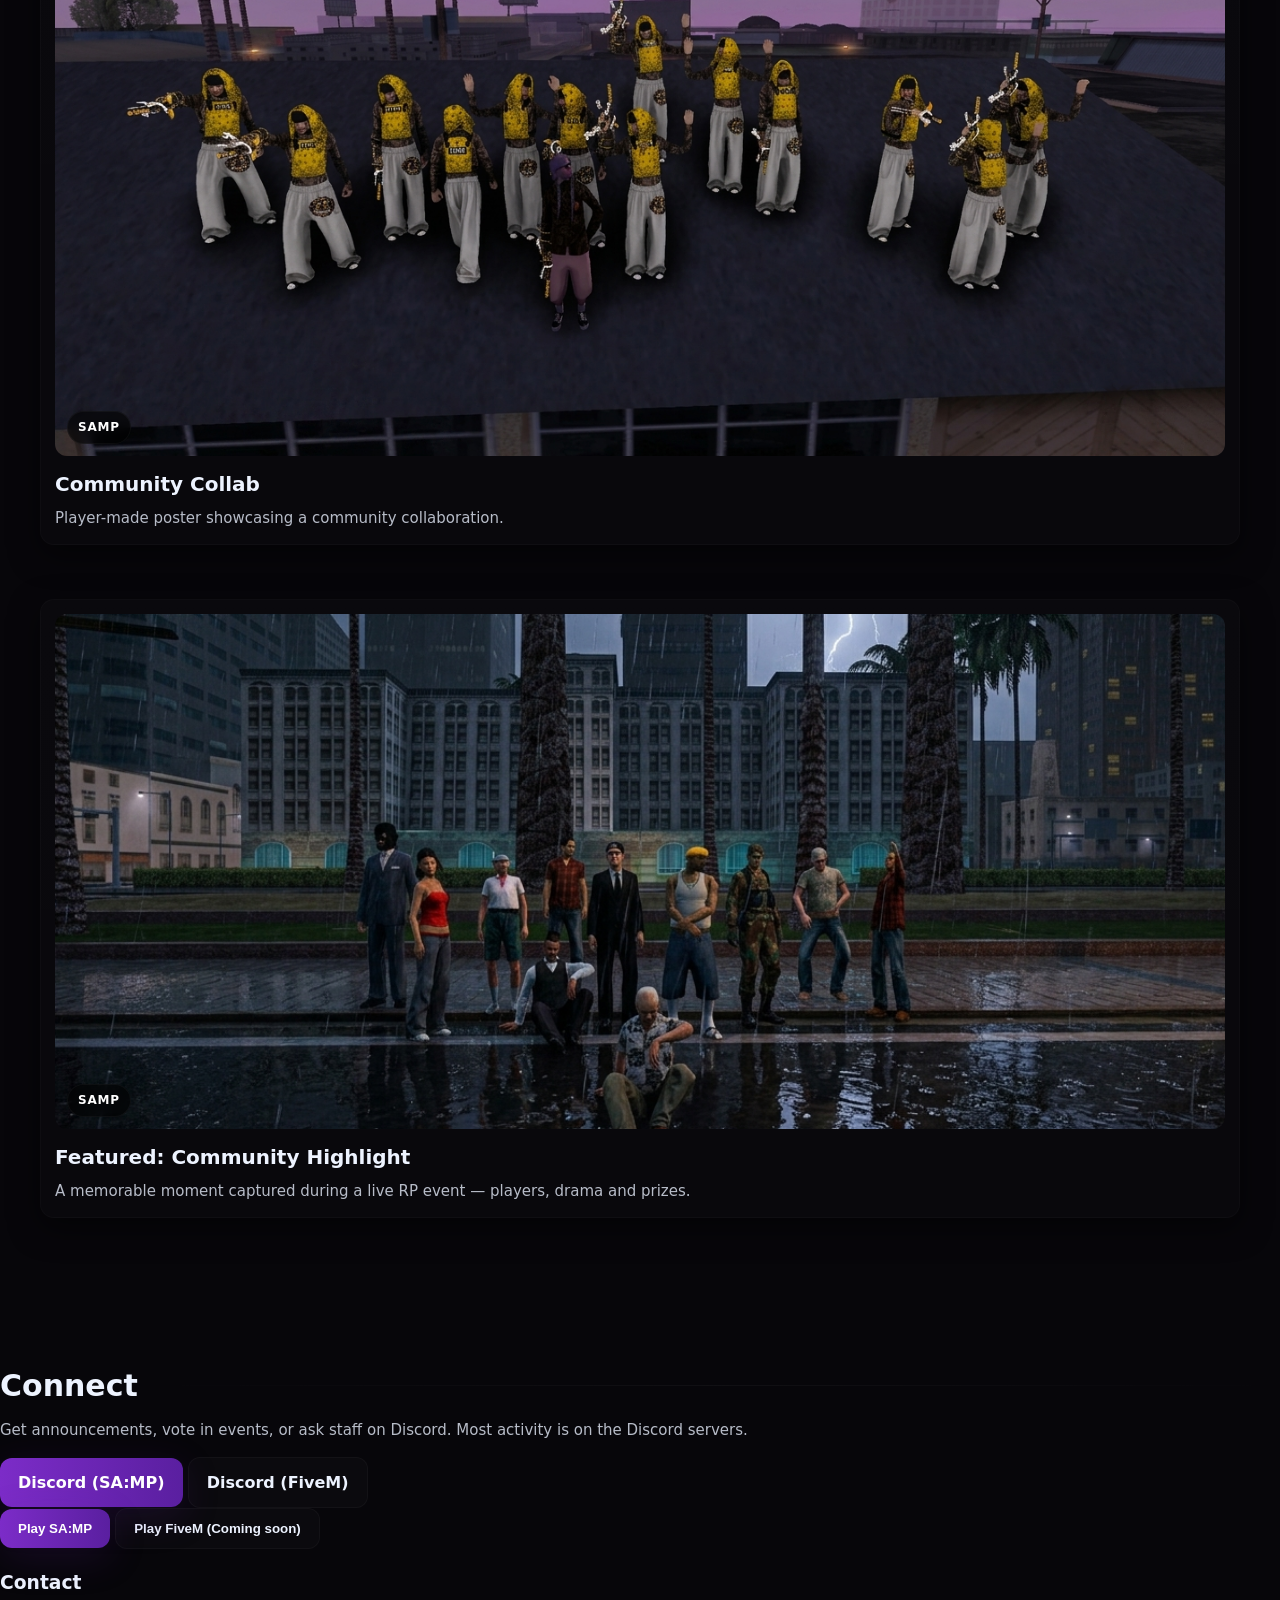
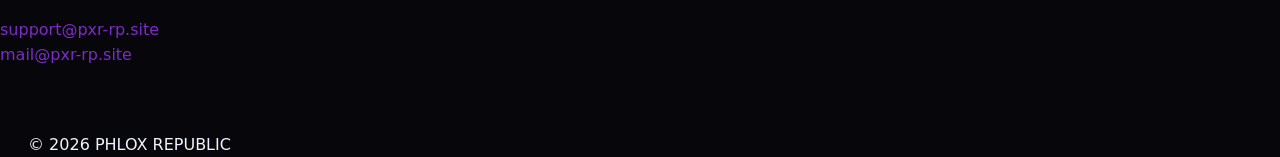
==== commit 95982b71: "Add files via upload" ====
--- a/index.html
+++ b/index.html
@@ -4,7 +4,7 @@
   <meta charset="utf-8" />
   <meta name="viewport" content="width=device-width,initial-scale=1" />
   <title>PHLOX REPUBLIC — Community</title>
-  <meta name="description" content="PHLOX REPUBLIC — community-first SA:MP server" />
+  <meta name="description" content="PHLOX REPUBLIC — community-first SA:MP & FiveM community" />
   <link rel="stylesheet" href="styles.css" />
   <link rel="icon" href="data:,">
 </head>
@@ -18,16 +18,28 @@
         </a>
       </div>
 
+      <!-- Desktop nav -->
       <nav class="nav" role="navigation" aria-label="Main">
         <button class="nav-link" data-scroll="#features">Features</button>
         <button class="nav-link" data-scroll="#gallery">Gallery</button>
         <button class="nav-link" data-scroll="#community">Connect</button>
-        <button id="account-open" class="nav-link">Account</button>
+        <button id="account-open" class="nav-link nav-account">Account</button>
       </nav>
+
+      <!-- Mobile hamburger -->
+      <button id="menu-toggle" class="hamburger" aria-label="Open menu" aria-expanded="false">☰</button>
 
       <div class="header-actions">
         <button id="music-toggle" class="icon-btn" aria-pressed="false" aria-label="Play background music">▶</button>
       </div>
+    </div>
+
+    <!-- Mobile menu: shown only on small screens -->
+    <div id="mobile-menu" class="mobile-menu" hidden aria-hidden="true">
+      <button class="mobile-link" data-scroll="#features">Features</button>
+      <button class="mobile-link" data-scroll="#gallery">Gallery</button>
+      <button class="mobile-link" data-scroll="#community">Connect</button>
+      <button class="mobile-link" id="mobile-account">Account</button>
     </div>
   </header>
 
@@ -38,14 +50,32 @@
       <div class="container hero-content">
         <div class="hero-left">
           <h1 class="hero-title">PHLOX REPUBLIC</h1>
-          <p class="hero-lead">Community-first SA:MP — events, roleplay and a friendly staff team. Join the republic and play with a welcoming community.</p>
-
+          <p class="hero-lead">Community-first SA:MP & FiveM — events, roleplay and a welcoming staff team. Play SA:MP today; FiveM launching soon.</p>
+
+          <!-- Buttons: desktop row, mobile stacked (play on top, discord below) -->
           <div class="hero-actions">
-            <a id="discord-link" class="btn primary" href="https://discord.gg/aFg2fywWha" target="_blank" rel="noopener">Join Discord</a>
-            <button class="btn ghost" id="play-btn" title="Open SA:MP and copy IP">Play</button>
-          </div>
-
-          <div class="hero-note muted">Click Play to copy the server IP and attempt to open it in your SA:MP client.</div>
+            <button id="play-samp" class="btn btn-lg btn-primary" title="Open SA:MP and copy IP">
+              <span class="btn-icon">🕹</span>
+              Play SA:MP
+            </button>
+
+            <button id="play-fivem" class="btn btn-lg btn-ghost" title="FiveM coming soon" aria-disabled="true">
+              <span class="btn-icon">⏳</span>
+              Play FiveM
+            </button>
+
+            <a id="discord-samp" class="btn btn-sm btn-discord" href="https://discord.gg/aFg2fywWha" target="_blank" rel="noopener">
+              <span class="btn-icon">💬</span>
+              Discord (SA:MP)
+            </a>
+
+            <a id="discord-fivem" class="btn btn-sm btn-discord ghost" href="https://discord.gg/hjt9jFsm5e" target="_blank" rel="noopener">
+              <span class="btn-icon">💬</span>
+              Discord (FiveM)
+            </a>
+          </div>
+
+          <div class="hero-note muted">Click Play to copy the server IP and attempt to open it in your SA:MP client. FiveM is coming soon — click Play FiveM for details.</div>
         </div>
       </div>
     </section>
@@ -62,7 +92,12 @@
           <div class="feature-icon">⚡</div>
           <div class="feature-body">
             <h3>Performance</h3>
-            <p class="muted">Optimized maps and scripts to keep lag low during big events, with regular tuning.</p>
+            <p class="muted">Optimized maps & scripts — tuned for big events and many players.</p>
+            <ul class="feature-list muted">
+              <li>Low-latency tuning</li>
+              <li>Map & script optimizations</li>
+              <li>Regular maintenance</li>
+            </ul>
           </div>
         </article>
 
@@ -70,7 +105,11 @@
           <div class="feature-icon">🛡️</div>
           <div class="feature-body">
             <h3>Active Staff</h3>
-            <p class="muted">Friendly moderation, clear rules, and fast support.</p>
+            <p class="muted">Friendly moderation and prompt support.</p>
+            <ul class="feature-list muted">
+              <li>24/7 staff coverage</li>
+              <li>Clear rules & appeals</li>
+            </ul>
           </div>
         </article>
 
@@ -78,7 +117,11 @@
           <div class="feature-icon">🚗</div>
           <div class="feature-body">
             <h3>Custom Content</h3>
-            <p class="muted">Unique vehicles, skins and missions crafted by the community.</p>
+            <p class="muted">Vehicles, skins and missions crafted by the community.</p>
+            <ul class="feature-list muted">
+              <li>Unique vehicles</li>
+              <li>Custom missions</li>
+            </ul>
           </div>
         </article>
 
@@ -86,7 +129,11 @@
           <div class="feature-icon">🤝</div>
           <div class="feature-body">
             <h3>Community Events</h3>
-            <p class="muted">Weekly RP events, contests and community-driven moments.</p>
+            <p class="muted">Weekly RP events, contests and festivals.</p>
+            <ul class="feature-list muted">
+              <li>Player-run events</li>
+              <li>Prizes & trophies</li>
+            </ul>
           </div>
         </article>
       </div>
@@ -94,14 +141,18 @@
 
     <section id="gallery" class="section container animate-in">
       <div class="section-head">
-        <h2 class="section-title">Gallery — Posters & Moments</h2>
+        <h2 class="section-title">Gallery — Posters & Moments (SAMP)</h2>
         <div class="section-deco"></div>
       </div>
-      <p class="section-sub muted">Click any image to view it larger. Images include posters and featured community moments.</p>
+      <p class="section-sub muted">Click any image to view it larger. Posters and community moments presented prominently.</p>
 
       <div class="gallery-grid" id="gallery-grid">
         <figure class="gallery-item">
-          <div class="img-wrap"><img src="assets/poster1.jpg" alt="Poster 1" loading="lazy" data-full="assets/poster1.jpg"></div>
+          <div class="img-wrap">
+            <img src="assets/poster1.jpg" alt="Poster 1" loading="lazy" data-full="assets/poster1.jpg">
+            <span class="platform-badge">SAMP</span>
+            <div class="img-overlay"></div>
+          </div>
           <div class="gallery-meta">
             <div class="gallery-title">City Night Poster</div>
             <div class="gallery-desc muted">A night-time event poster showing the city skyline and event details.</div>
@@ -109,7 +160,11 @@
         </figure>
 
         <figure class="gallery-item">
-          <div class="img-wrap"><img src="assets/poster2.jpg" alt="Poster 2" loading="lazy" data-full="assets/poster2.jpg"></div>
+          <div class="img-wrap">
+            <img src="assets/poster2.jpg" alt="Poster 2" loading="lazy" data-full="assets/poster2.jpg">
+            <span class="platform-badge">SAMP</span>
+            <div class="img-overlay"></div>
+          </div>
           <div class="gallery-meta">
             <div class="gallery-title">Summer RP Festival</div>
             <div class="gallery-desc muted">Artwork for the summer festival — races, treasure hunts and RP scenarios.</div>
@@ -117,7 +172,11 @@
         </figure>
 
         <figure class="gallery-item">
-          <div class="img-wrap"><img src="assets/poster3.jpg" alt="Poster 3" loading="lazy" data-full="assets/poster3.jpg"></div>
+          <div class="img-wrap">
+            <img src="assets/poster3.jpg" alt="Poster 3" loading="lazy" data-full="assets/poster3.jpg">
+            <span class="platform-badge">SAMP</span>
+            <div class="img-overlay"></div>
+          </div>
           <div class="gallery-meta">
             <div class="gallery-title">Community Collab</div>
             <div class="gallery-desc muted">Player-made poster showcasing a community collaboration.</div>
@@ -125,7 +184,11 @@
         </figure>
 
         <figure class="gallery-item large">
-          <div class="img-wrap"><img src="assets/hero.jpg" alt="Community Highlight" loading="lazy" data-full="assets/hero.jpg"></div>
+          <div class="img-wrap">
+            <img src="assets/hero.jpg" alt="Community Highlight" loading="lazy" data-full="assets/hero.jpg">
+            <span class="platform-badge">SAMP</span>
+            <div class="img-overlay"></div>
+          </div>
           <div class="gallery-meta">
             <div class="gallery-title">Featured: Community Highlight</div>
             <div class="gallery-desc muted">A memorable moment captured during a live RP event — players, drama and prizes.</div>
@@ -139,10 +202,23 @@
         <h2 class="section-title">Connect</h2>
         <div class="section-deco"></div>
       </div>
-      <p class="section-sub muted">Get announcements, vote in events, or ask staff on Discord. Most activity happens there.</p>
+      <p class="section-sub muted">Get announcements, vote in events, or ask staff on Discord. Most activity is on the Discord servers.</p>
+
       <div class="contact-actions">
-        <a class="btn primary" href="https://discord.gg/aFg2fywWha" target="_blank" rel="noopener">Discord</a>
-        <a class="btn ghost" id="play-join" href="#" title="Copy IP and open SA:MP">Play Now</a>
+        <a class="btn btn-primary" href="https://discord.gg/aFg2fywWha" target="_blank" rel="noopener">Discord (SA:MP)</a>
+        <a class="btn btn-ghost" href="https://discord.gg/hjt9jFsm5e" target="_blank" rel="noopener">Discord (FiveM)</a>
+        <div class="connect-play">
+          <button id="play-join" class="btn btn-primary">Play SA:MP</button>
+          <button id="play-fivem-connect" class="btn btn-ghost" aria-disabled="true">Play FiveM (Coming soon)</button>
+        </div>
+      </div>
+
+      <div class="contact-emails" aria-label="Contact">
+        <h3 class="muted">Contact</h3>
+        <ul class="muted">
+          <li><a href="mailto:support@pxr-rp.site">support@pxr-rp.site</a></li>
+          <li><a href="mailto:mail@pxr-rp.site">mail@pxr-rp.site</a></li>
+        </ul>
       </div>
     </section>
   </main>
@@ -155,16 +231,31 @@
     </div>
   </footer>
 
-  <!-- Account modal (opaque) -->
+  <!-- Account modal (opaque, purple CTA) -->
   <div id="account-modal" class="modal" role="dialog" aria-hidden="true" aria-label="Account dialog">
     <div class="modal-content" role="document">
       <button class="modal-close" aria-label="Close">✕</button>
       <div class="modal-body">
         <h2>Account — Coming soon</h2>
-        <p class="muted">Account where players will manage their in-game items, inventory and preferences. We're building a secure dashboard so you can view and control items tied to your in-game account.</p>
+        <p class="muted">Manage your in-game items and inventory for SA:MP (and later FiveM). We're building a secure dashboard — follow Discord for updates.</p>
         <div class="modal-actions">
-          <button class="btn primary" disabled>Sign in (coming soon)</button>
-          <a class="btn ghost" href="https://discord.gg/aFg2fywWha" target="_blank">Join Discord</a>
+          <button class="btn btn-primary" disabled>Sign in (coming soon)</button>
+          <a class="btn btn-ghost" href="https://discord.gg/aFg2fywWha" target="_blank">Join Discord</a>
+        </div>
+      </div>
+    </div>
+  </div>
+
+  <!-- FiveM "Coming soon" modal -->
+  <div id="fivem-modal" class="modal" role="dialog" aria-hidden="true" aria-label="FiveM Coming Soon">
+    <div class="modal-content" role="document">
+      <button class="modal-close" aria-label="Close">✕</button>
+      <div class="modal-body">
+        <h2>FiveM — Coming soon</h2>
+        <p class="muted">We're preparing a FiveM server for PHLOX REPUBLIC. Join the FiveM Discord for updates and early access announcements.</p>
+        <div class="modal-actions">
+          <a class="btn btn-discord" href="https://discord.gg/hjt9jFsm5e" target="_blank">Join FiveM Discord</a>
+          <button class="btn btn-ghost" disabled>Notify me (coming soon)</button>
         </div>
       </div>
     </div>
--- a/styles.css
+++ b/styles.css
@@ -28,8 +28,8 @@
 
 /* header */
 .site-header{
-  position:sticky;top:0;z-index:90;
-  background:linear-gradient(180deg, rgba(6,6,8,0.75), rgba(6,6,8,0.30));
+  position:sticky;top:0;z-index:120;
+  background:linear-gradient(180deg, rgba(6,6,8,0.76), rgba(6,6,8,0.28));
   backdrop-filter: blur(8px);
   border-bottom:1px solid rgba(255,255,255,0.02);
 }
@@ -37,14 +37,36 @@
 .header-left{display:flex;align-items:center;gap:14px}
 .brand{display:flex;align-items:center;gap:12px;text-decoration:none;color:inherit}
 .brand-logo{width:52px;height:52px;border-radius:10px;object-fit:contain}
-.brand-text{font-weight:800;color:var(--accent);font-size:18px;letter-spacing:0.4px}
+
+/* stylized brand text */
+.brand-text{
+  font-weight:900;color:transparent;background:linear-gradient(90deg,#fff,#7c2cc8 40%,#5a1fa0 75%);-webkit-background-clip:text;background-clip:text;
+  font-size:20px;letter-spacing:0.6px;text-shadow:0 6px 30px rgba(124,44,200,0.06);
+  display:inline-block;transform:translateY(1px);
+}
+
+/* navigation */
 .nav{margin-left:auto;display:flex;gap:12px;align-items:center}
-.nav .nav-link{color:var(--muted);background:transparent;border:0;padding:8px 12px;border-radius:10px;font-weight:700;cursor:pointer}
+.nav .nav-link{color:var(--muted);background:transparent;border:0;padding:8px 12px;border-radius:10px;font-weight:700;cursor:pointer;transition:all .18s var(--ease)}
 .nav .nav-link:hover{color:#fff;background:rgba(255,255,255,0.02)}
+
+/* account button purple style */
+.nav-account{
+  background:linear-gradient(90deg,var(--accent),var(--accent-600));
+  color:white;
+  border-radius:12px;
+  padding:8px 14px;
+  box-shadow:0 8px 26px rgba(124,44,200,0.12);
+  border:0;
+}
+
+/* mobile hamburger (hidden on desktop by default) */
+.hamburger{display:none;background:transparent;border:0;color:var(--muted);font-size:22px;cursor:pointer;padding:6px 8px}
+.mobile-menu{display:none}
 
 /* header actions */
 .header-actions{display:flex;gap:10px;align-items:center}
-.icon-btn{background:transparent;border:1px solid rgba(255,255,255,0.04);color:var(--muted);padding:8px;border-radius:10px;cursor:pointer}
+.icon-btn{background:linear-gradient(180deg, rgba(255,255,255,0.02), rgba(255,255,255,0.01));border:1px solid rgba(255,255,255,0.04);color:var(--muted);padding:8px;border-radius:10px;cursor:pointer;backdrop-filter:blur(6px)}
 .icon-btn.playing{background:linear-gradient(90deg,var(--accent),var(--accent-600));color:white;border:0;transform:scale(1.02)}
 
 /* hero */
@@ -59,20 +81,26 @@
 .hero-media::after{content:"";position:absolute;inset:0;background:linear-gradient(180deg, rgba(8,6,12,0.18), rgba(8,6,12,0.45))}
 .hero-content{position:relative;z-index:2;display:flex;gap:36px;align-items:start;padding:64px 0}
 .hero-left{max-width:780px}
-.hero-title{font-size:54px;margin:0 0 10px;line-height:1.02}
+
+/* DESKTOP: preserve original PC sizes and spacing (do NOT change) */
+.hero-title{font-size:54px;margin:0 0 10px;line-height:1.02;text-shadow:0 12px 40px rgba(8,6,20,0.6)}
 .hero-lead{margin:0 0 18px;color:var(--muted);font-size:18px;max-width:62ch}
 .hero-note{margin-top:10px;color:var(--muted);font-size:13px}
 
-/* CTAs */
-.hero-actions{display:flex;gap:14px;margin-bottom:12px}
-.hero-join{margin-top:8px;display:flex;gap:10px;align-items:center}
+/* buttons (desktop default) - keep sizes consistent on PC */
+.hero-actions{display:flex;gap:14px;margin-bottom:12px;flex-wrap:wrap}
+.btn{display:inline-flex;align-items:center;gap:10px;padding:12px 18px;border-radius:12px;text-decoration:none;color:inherit;border:1px solid rgba(255,255,255,0.04);background:transparent;font-weight:800;cursor:pointer;transition:transform .16s var(--ease),box-shadow .16s var(--ease)}
+.btn:focus{outline:3px solid rgba(124,44,200,0.14);outline-offset:3px}
+.btn-lg{padding:14px 22px;border-radius:14px;font-size:16px}
+.btn-sm{padding:8px 12px;font-size:14px}
+.btn-primary{background:linear-gradient(90deg,var(--accent),var(--accent-600));color:white;border:0;box-shadow:0 10px 38px rgba(92,33,153,0.18);position:relative;overflow:hidden}
+.btn-ghost{background:rgba(255,255,255,0.02);border:1px solid rgba(255,255,255,0.03)}
+.btn-discord{background:linear-gradient(90deg, #5865F2, #4752c4);color:white;border:0}
+.btn .btn-icon{display:inline-flex;width:20px;justify-content:center}
 
-/* buttons */
-.btn{display:inline-flex;align-items:center;gap:10px;justify-content:center;padding:12px 18px;border-radius:12px;text-decoration:none;color:inherit;border:1px solid rgba(255,255,255,0.04);background:transparent;font-weight:800;cursor:pointer;transition:transform .16s var(--ease),box-shadow .16s var(--ease)}
-.btn:hover{transform:translateY(-4px);box-shadow:0 18px 40px rgba(6,3,20,0.45)}
-.btn.primary{background:linear-gradient(90deg,var(--accent),var(--accent-600));color:white;border:0}
-.btn.ghost{background:rgba(255,255,255,0.02);border:1px solid rgba(255,255,255,0.03)}
-.btn.small{padding:8px 12px;font-size:14px;border-radius:10px}
+/* sheen on primary */
+.btn-primary::after{content:"";position:absolute;inset:auto auto 0 -40%;width:60%;height:60%;transform:skewX(-20deg) translateX(-60%);background:linear-gradient(90deg, rgba(255,255,255,0.06), rgba(255,255,255,0.02), rgba(255,255,255,0.06));opacity:0;transition:transform .9s var(--ease),opacity .5s var(--ease);pointer-events:none}
+.btn-primary:hover::after{transform:skewX(-20deg) translateX(160%);opacity:0.7}
 
 /* sections */
 .section{padding:64px 0}
@@ -81,27 +109,36 @@
 .section-sub{color:var(--muted);margin-top:8px;font-size:15px}
 .section-deco{flex:1;height:1px;background:linear-gradient(90deg, transparent, rgba(255,255,255,0.04), transparent);border-radius:2px}
 
-/* features cards */
+/* features */
 .features-cards{display:grid;grid-template-columns:repeat(auto-fit,minmax(220px,1fr));gap:18px;margin-top:18px}
-.feature-card{display:flex;gap:14px;align-items:flex-start;background:linear-gradient(180deg, rgba(255,255,255,0.015), rgba(255,255,255,0.01));padding:16px;border-radius:12px;border:1px solid rgba(255,255,255,0.02);transform:translateY(0);transition:transform .28s var(--ease)}
-.feature-card:hover{transform:translateY(-8px)}
+.feature-card{display:flex;gap:14px;align-items:flex-start;background:linear-gradient(180deg, rgba(255,255,255,0.015), rgba(255,255,255,0.01));padding:16px;border-radius:12px;border:1px solid rgba(255,255,255,0.02);transform:translateY(0);transition:transform .28s var(--ease),box-shadow .28s var(--ease)}
+.feature-card:hover{transform:translateY(-10px);box-shadow:0 22px 60px rgba(6,3,20,0.45)}
 .feature-icon{font-size:28px;width:46px;height:46px;display:flex;align-items:center;justify-content:center;border-radius:10px;background:linear-gradient(180deg, rgba(124,44,200,0.12), rgba(124,44,200,0.06));color:var(--accent)}
 .feature-body h3{margin:0 0 6px;font-size:16px}
+.feature-list{margin:8px 0 0 18px;padding:0}
 .feature-body p{margin:0;color:var(--muted);font-size:14px}
 
-/* gallery stacked large visuals */
+/* gallery (desktop preserved) */
 .gallery-grid{display:grid;grid-template-columns:1fr;gap:22px;margin-top:22px}
-.gallery-item{background:linear-gradient(180deg, rgba(255,255,255,0.015), rgba(255,255,255,0.01));padding:14px;border-radius:14px;border:1px solid rgba(255,255,255,0.02);overflow:hidden;display:flex;flex-direction:column;gap:12px;box-shadow:0 10px 30px rgba(0,0,0,0.5)}
-.gallery-item .img-wrap{border-radius:12px;overflow:hidden;position:relative}
+.gallery-item{background:linear-gradient(180deg, rgba(255,255,255,0.015), rgba(255,255,255,0.01));padding:14px;border-radius:14px;border:1px solid rgba(255,255,255,0.02);overflow:hidden;display:flex;flex-direction:column;gap:12px;box-shadow:0 10px 30px rgba(0,0,0,0.5);transition:transform .28s var(--ease)}
+.gallery-item:hover{transform:translateY(-8px)}
+.img-wrap{border-radius:12px;overflow:hidden;position:relative}
 .img-wrap::before{content:"";display:block;padding-top:56.25%}
-.img-wrap img{position:absolute;inset:0;width:100%;height:100%;object-fit:cover;border-radius:8px;display:block;transition:transform .36s var(--ease),filter .36s var(--ease);transform-origin:center center}
-.gallery-item:hover img{transform:scale(1.03) rotate(-0.3deg);filter:brightness(1.04) saturate(1.02)}
+.img-wrap img{position:absolute;inset:0;width:100%;height:100%;object-fit:cover;border-radius:8px;display:block;transition:transform .36s var(--ease),filter .36s var(--ease)}
+.gallery-item:hover img{transform:scale(1.04) rotate(-0.2deg);filter:brightness(1.04) saturate(1.05)}
+.img-overlay{position:absolute;inset:0;background:linear-gradient(180deg, rgba(0,0,0,0.0), rgba(0,0,0,0.22));opacity:0;transition:opacity .36s var(--ease)}
+.gallery-item:hover .img-overlay{opacity:1}
+.platform-badge{position:absolute;left:12px;bottom:12px;padding:6px 10px;border-radius:999px;background:rgba(0,0,0,0.6);color:white;font-weight:800;font-size:12px;border:1px solid rgba(255,255,255,0.04);backdrop-filter: blur(6px);letter-spacing:0.8px}
 .gallery-meta{display:flex;flex-direction:column;gap:6px}
 .gallery-title{font-size:20px;font-weight:800}
 .gallery-desc{font-size:15px;color:var(--muted)}
+.gallery-item.large .img-wrap::before{padding-top:44%}
 
-/* featured item */
-.gallery-item.large .img-wrap::before{padding-top:44%}
+/* contact emails */
+.contact-emails{margin-top:18px}
+.contact-emails ul{list-style:none;padding:0;margin:6px 0 0}
+.contact-emails a{color:var(--accent);text-decoration:none}
+.contact-emails a:hover{text-decoration:underline}
 
 /* lightbox */
 .lightbox{position:fixed;inset:0;display:flex;align-items:center;justify-content:center;background:linear-gradient(rgba(2,2,6,0.9),rgba(2,2,6,0.95));z-index:120;transition:opacity .22s,visibility .22s}
@@ -110,7 +147,7 @@
 .lb-image{max-width:94vw;max-height:86vh;border-radius:10px;box-shadow:0 22px 70px rgba(0,0,0,0.7)}
 .lb-caption{color:var(--muted);margin-top:12px;text-align:center;font-size:14px}
 
-/* modal opaque */
+/* modal */
 .modal{position:fixed;inset:0;display:flex;align-items:center;justify-content:center;background:rgba(3,3,6,0.82);z-index:160;transition:opacity .18s var(--ease)}
 .modal[aria-hidden="true"]{opacity:0;visibility:hidden;display:none}
 .modal[aria-hidden="false"]{opacity:1;visibility:visible;display:flex}
@@ -118,20 +155,42 @@
 .modal-close{position:absolute;top:12px;right:12px;background:transparent;border:0;color:var(--muted);font-size:20px;cursor:pointer}
 .modal-body h2{margin-top:0;color:var(--accent)}
 
-/* footer */
-.site-footer{padding:28px 0;border-top:1px solid rgba(255,255,255,0.02);color:var(--muted);font-size:15px}
-.footer-inner{display:flex;justify-content:center;align-items:center;gap:12px}
+/* toast */
+#pxr-toast{transition:opacity .4s}
 
-/* small responsive tweaks */
+/* MOBILE-ONLY overrides: preserve desktop look; only change positions/order */
+@media (max-width:840px){
+  /* nav collapse */
+  .nav{display:none}
+  .hamburger{display:block}
+  .mobile-menu{display:flex;flex-direction:column;background:linear-gradient(180deg, rgba(6,6,8,0.9), rgba(6,6,8,0.95));padding:12px;border-top:1px solid rgba(255,255,255,0.02)}
+  .mobile-menu[hidden]{display:none}
+  .mobile-link{background:transparent;border:0;padding:12px 10px;text-align:left;color:var(--muted);font-weight:700;border-radius:8px;cursor:pointer}
+  .mobile-link:hover{color:white;background:rgba(255,255,255,0.02)}
+
+  /* Stack hero buttons on mobile without changing desktop sizes (buttons keep padding/sizing but fill width) */
+  .hero-actions{flex-direction:column;align-items:stretch}
+  .hero-actions .btn{width:100%}
+  .hero-actions .btn + .btn{margin-top:10px}
+
+  /* keep small discord buttons readable */
+  .btn-sm{width:auto}
+
+  /* reduce brand size slightly on mobile */
+  .brand-text{font-size:16px}
+
+  /* adjust hero title for mobile */
+  .hero-title{font-size:34px}
+}
+
+/* responsive tweaks */
 @media (max-width:1000px){
   .hero-title{font-size:44px}
   .container{padding:0 18px}
   .features-cards{grid-template-columns:repeat(2,1fr)}
 }
 @media (max-width:640px){
-  .hero-title{font-size:28px}
   .hero-lead{font-size:15px}
-  .nav{display:none}
   .gallery-grid{gap:16px}
   .features-cards{grid-template-columns:1fr}
 }
